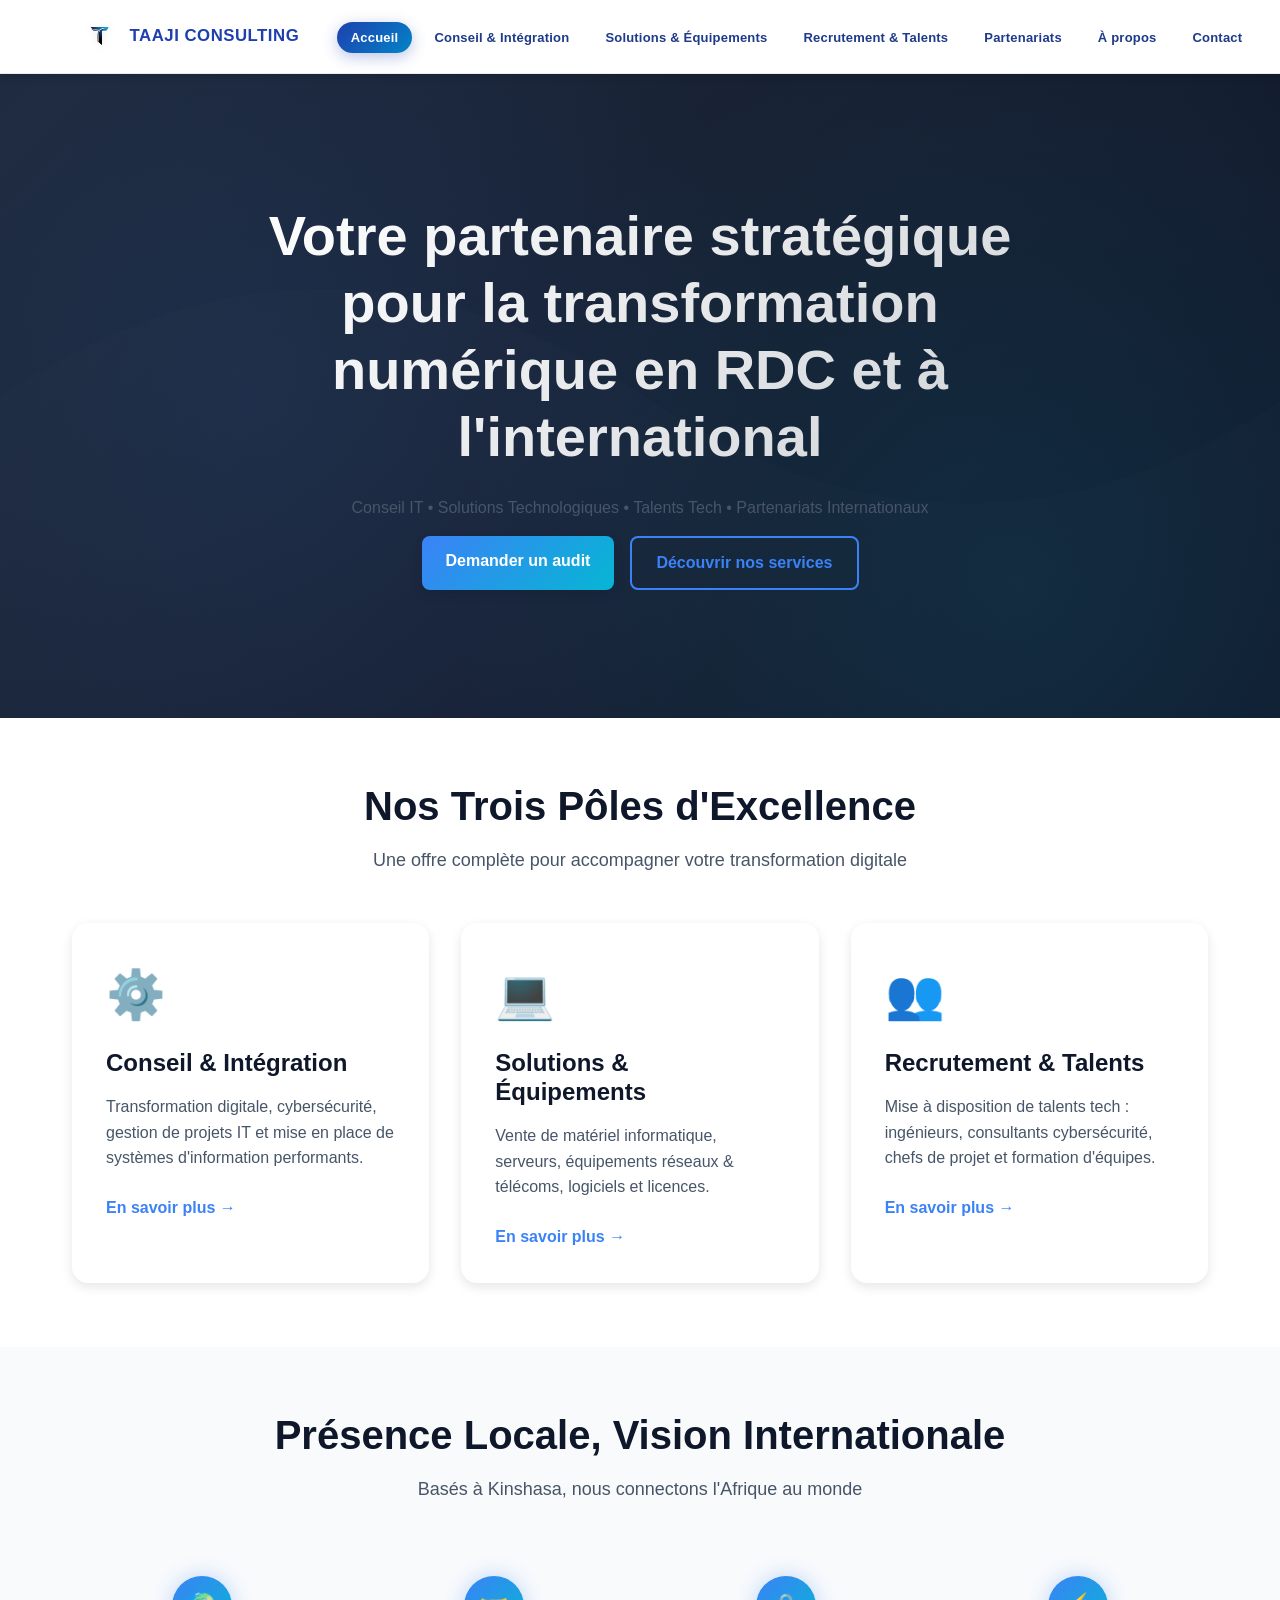
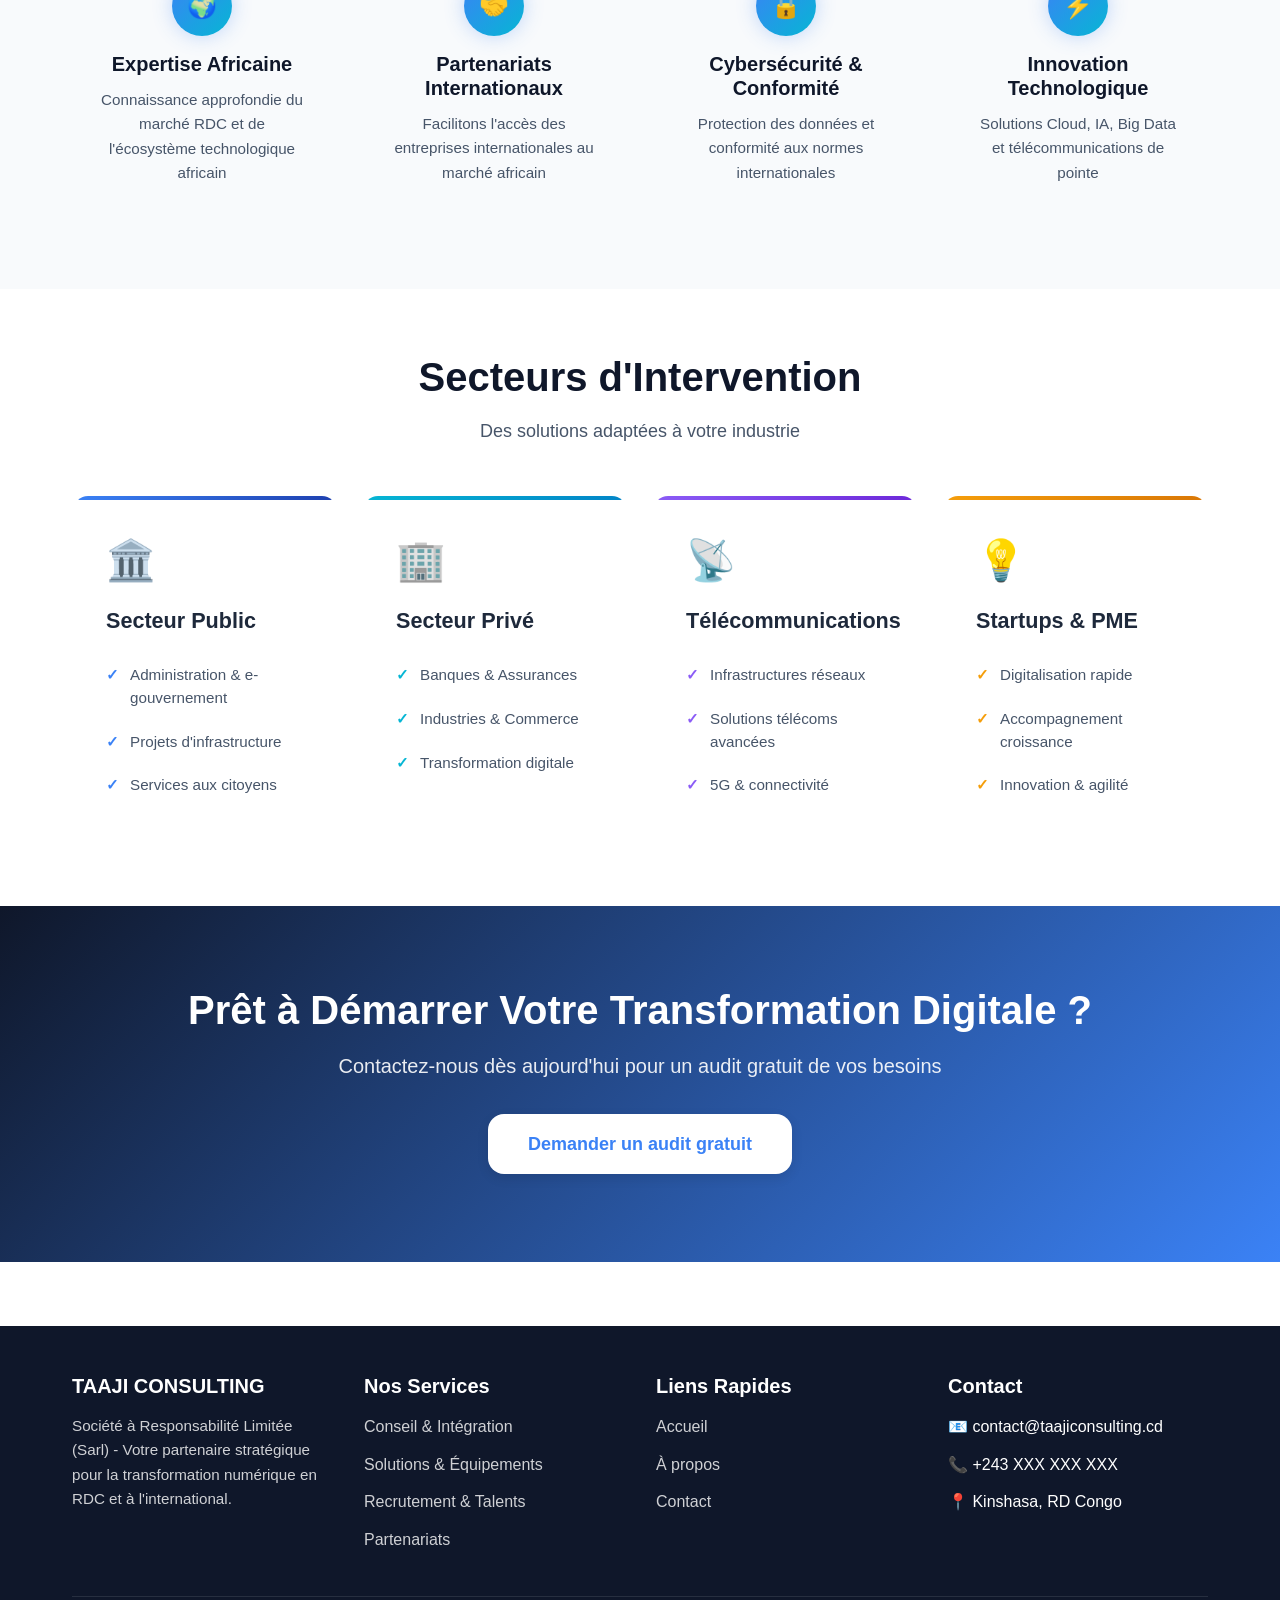
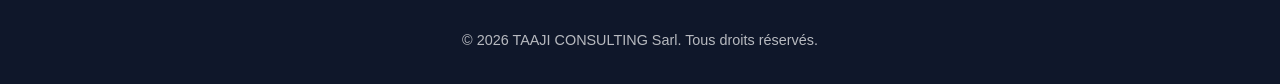
==== index.html @ 3330078f "🎉 Initial commit - TAAJI CONSULTING Website v1.0 - Site web institutionnel complet avec 7 pages HTML" ====
<!DOCTYPE html>
<html lang="fr">
<head>
    <meta charset="UTF-8">
    <meta name="viewport" content="width=device-width, initial-scale=1.0">
    <meta name="description" content="TAAJI CONSULTING - Votre partenaire stratégique pour la transformation numérique en RDC et à l'international">
    <meta name="keywords" content="transformation digitale RDC, conseil IT Kinshasa, cybersécurité, matériel informatique, recrutement tech, partenariats internationaux Afrique">
    <meta name="author" content="TAAJI CONSULTING">
    <title>TAAJI CONSULTING - Transformation Digitale & Solutions Technologiques en RDC</title>
    <link rel="stylesheet" href="css/style.css">
</head>
<body>
    <!-- Preloader -->
    <div id="preloader">
        <div class="preloader-content">
            <div class="preloader-logo">
                <img src="images/Taji-logo-removebg-preview.png" alt="TAAJI CONSULTING Logo">
            </div>
            <div class="preloader-spinner">
                <div class="spinner-ring"></div>
                <div class="spinner-ring"></div>
                <div class="spinner-ring"></div>
            </div>
        </div>
    </div>

    <header>
        <nav class="navbar">
            <div class="container">
                <div class="logo">
                    <a href="index.html">
                        <img src="images/Taji-logo-removebg-preview.png" alt="TAAJI CONSULTING Logo" class="logo-img">
                        <span class="logo-text">TAAJI CONSULTING</span>
                    </a>
                </div>
                <ul class="nav-links">
                    <li><a href="index.html" class="active">Accueil</a></li>
                    <li><a href="services.html">Conseil & Intégration</a></li>
                    <li><a href="solutions.html">Solutions & Équipements</a></li>
                    <li><a href="recrutement.html">Recrutement & Talents</a></li>
                    <li><a href="partenariats.html">Partenariats</a></li>
                    <li><a href="about.html">À propos</a></li>
                    <li><a href="contact.html">Contact</a></li>
                </ul>
                <div class="mobile-menu-toggle">
                    <span></span>
                    <span></span>
                    <span></span>
                </div>
            </div>
        </nav>
    </header>

    <main>
        <!-- Hero Section -->
        <section class="hero">
            <div class="hero-overlay"></div>
            <div class="container">
                <div class="hero-content">
                    <h2 class="hero-title">Votre partenaire stratégique pour la transformation numérique en RDC et à l'international</h2>
                    <p class="hero-subtitle">Conseil IT • Solutions Technologiques • Talents Tech • Partenariats Internationaux</p>
                    <div class="hero-buttons">
                        <a href="contact.html" class="btn btn-primary">Demander un audit</a>
                        <a href="services.html" class="btn btn-secondary">Découvrir nos services</a>
                    </div>
                </div>
            </div>
        </section>

        <!-- Services Preview Section -->
        <section class="services-preview section">
            <div class="container">
                <div class="section-header">
                    <h2>Nos Trois Pôles d'Excellence</h2>
                    <p>Une offre complète pour accompagner votre transformation digitale</p>
                </div>
                <div class="services-grid">
                    <div class="service-card">
                        <div class="service-icon">⚙️</div>
                        <h3>Conseil & Intégration</h3>
                        <p>Transformation digitale, cybersécurité, gestion de projets IT et mise en place de systèmes d'information performants.</p>
                        <a href="services.html" class="service-link">En savoir plus →</a>
                    </div>
                    <div class="service-card">
                        <div class="service-icon">💻</div>
                        <h3>Solutions & Équipements</h3>
                        <p>Vente de matériel informatique, serveurs, équipements réseaux & télécoms, logiciels et licences.</p>
                        <a href="solutions.html" class="service-link">En savoir plus →</a>
                    </div>
                    <div class="service-card">
                        <div class="service-icon">👥</div>
                        <h3>Recrutement & Talents</h3>
                        <p>Mise à disposition de talents tech : ingénieurs, consultants cybersécurité, chefs de projet et formation d'équipes.</p>
                        <a href="recrutement.html" class="service-link">En savoir plus →</a>
                    </div>
                </div>
            </div>
        </section>

        <!-- International Reach Section -->
        <section class="international-section section bg-light">
            <div class="container">
                <div class="section-header">
                    <h2>Présence Locale, Vision Internationale</h2>
                    <p>Basés à Kinshasa, nous connectons l'Afrique au monde</p>
                </div>
                <div class="features-grid">
                    <div class="feature-item">
                        <div class="feature-icon">🌍</div>
                        <h3>Expertise Africaine</h3>
                        <p>Connaissance approfondie du marché RDC et de l'écosystème technologique africain</p>
                    </div>
                    <div class="feature-item">
                        <div class="feature-icon">🤝</div>
                        <h3>Partenariats Internationaux</h3>
                        <p>Facilitons l'accès des entreprises internationales au marché africain</p>
                    </div>
                    <div class="feature-item">
                        <div class="feature-icon">🔒</div>
                        <h3>Cybersécurité & Conformité</h3>
                        <p>Protection des données et conformité aux normes internationales</p>
                    </div>
                    <div class="feature-item">
                        <div class="feature-icon">⚡</div>
                        <h3>Innovation Technologique</h3>
                        <p>Solutions Cloud, IA, Big Data et télécommunications de pointe</p>
                    </div>
                </div>
            </div>
        </section>

        <!-- Sectors Section -->
        <section class="sectors-section section">
            <div class="container">
                <div class="section-header">
                    <h2>Secteurs d'Intervention</h2>
                    <p>Des solutions adaptées à votre industrie</p>
                </div>
                <div class="sectors-grid">
                    <div class="sector-card sector-public">
                        <div class="sector-badge">🏛️</div>
                        <h3>Secteur Public</h3>
                        <ul class="sector-list">
                            <li>Administration & e-gouvernement</li>
                            <li>Projets d'infrastructure</li>
                            <li>Services aux citoyens</li>
                        </ul>
                    </div>
                    <div class="sector-card sector-private">
                        <div class="sector-badge">🏢</div>
                        <h3>Secteur Privé</h3>
                        <ul class="sector-list">
                            <li>Banques & Assurances</li>
                            <li>Industries & Commerce</li>
                            <li>Transformation digitale</li>
                        </ul>
                    </div>
                    <div class="sector-card sector-telecom">
                        <div class="sector-badge">📡</div>
                        <h3>Télécommunications</h3>
                        <ul class="sector-list">
                            <li>Infrastructures réseaux</li>
                            <li>Solutions télécoms avancées</li>
                            <li>5G & connectivité</li>
                        </ul>
                    </div>
                    <div class="sector-card sector-startup">
                        <div class="sector-badge">💡</div>
                        <h3>Startups & PME</h3>
                        <ul class="sector-list">
                            <li>Digitalisation rapide</li>
                            <li>Accompagnement croissance</li>
                            <li>Innovation & agilité</li>
                        </ul>
                    </div>
                </div>
            </div>
        </section>

        <!-- CTA Section -->
        <section class="cta-section section">
            <div class="container">
                <div class="cta-content">
                    <h2>Prêt à Démarrer Votre Transformation Digitale ?</h2>
                    <p>Contactez-nous dès aujourd'hui pour un audit gratuit de vos besoins</p>
                    <a href="contact.html" class="btn btn-large btn-white">Demander un audit gratuit</a>
                </div>
            </div>
        </section>
    </main>

    <footer class="footer">
        <div class="container">
            <div class="footer-content">
                <div class="footer-section">
                    <h3>TAAJI CONSULTING</h3>
                    <p>Société à Responsabilité Limitée (Sarl) - Votre partenaire stratégique pour la transformation numérique en RDC et à l'international.</p>
                </div>
                <div class="footer-section">
                    <h3>Nos Services</h3>
                    <ul>
                        <li><a href="services.html">Conseil & Intégration</a></li>
                        <li><a href="solutions.html">Solutions & Équipements</a></li>
                        <li><a href="recrutement.html">Recrutement & Talents</a></li>
                        <li><a href="partenariats.html">Partenariats</a></li>
                    </ul>
                </div>
                <div class="footer-section">
                    <h3>Liens Rapides</h3>
                    <ul>
                        <li><a href="index.html">Accueil</a></li>
                        <li><a href="about.html">À propos</a></li>
                        <li><a href="contact.html">Contact</a></li>
                        <!-- <li><a href="mentions-legales.html">Mentions Légales</a></li> -->
                    </ul>
                </div>
                <div class="footer-section">
                    <h3>Contact</h3>
                    <ul>
                        <li>📧 contact@taajiconsulting.cd</li>
                        <li>📞 +243 XXX XXX XXX</li>
                        <li>📍 Kinshasa, RD Congo</li>
                    </ul>
                </div>
            </div>
            <div class="footer-bottom">
                <p>&copy; 2026 TAAJI CONSULTING Sarl. Tous droits réservés.</p>
            </div>
        </div>
    </footer>

    <script src="js/script.js"></script>
    <script>
        // Preloader
        window.addEventListener('load', function() {
            const preloader = document.getElementById('preloader');
            setTimeout(function() {
                preloader.classList.add('fade-out');
                setTimeout(function() {
                    preloader.style.display = 'none';
                }, 500);
            }, 1500); // Afficher pendant 1.5 secondes
        });
    </script>
</body>
</html>
---- css/style.css ----
/* ========================================
   TAAJI CONSULTING - MODERN IT STYLESHEET
   ======================================== */

/* ========================================
   PRELOADER
   ======================================== */

#preloader {
    position: fixed;
    top: 0;
    left: 0;
    width: 100%;
    height: 100%;
    background: linear-gradient(135deg, #0f172a 0%, #1e293b 100%);
    display: flex;
    align-items: center;
    justify-content: center;
    z-index: 99999;
    transition: opacity 0.5s ease, visibility 0.5s ease;
}

#preloader.fade-out {
    opacity: 0;
    visibility: hidden;
}

.preloader-content {
    text-align: center;
    animation: fadeInUp 0.8s ease;
}

.preloader-logo {
    margin-bottom: 3rem;
    animation: pulse 2s ease-in-out infinite;
}

.preloader-logo img {
    width: 150px;
    height: auto;
    filter: drop-shadow(0 0 40px rgba(59, 130, 246, 0.8));
}

.preloader-spinner {
    position: relative;
    width: 100px;
    height: 100px;
    margin: 0 auto;
}

.spinner-ring {
    position: absolute;
    width: 100%;
    height: 100%;
    border: 3px solid transparent;
    border-top-color: #3b82f6;
    border-radius: 50%;
    animation: spin 1.5s cubic-bezier(0.68, -0.55, 0.265, 1.55) infinite;
}

.spinner-ring:nth-child(2) {
    border-top-color: #06b6d4;
    animation-delay: 0.3s;
    width: 70%;
    height: 70%;
    top: 15%;
    left: 15%;
}

.spinner-ring:nth-child(3) {
    border-top-color: #10b981;
    animation-delay: 0.6s;
    width: 40%;
    height: 40%;
    top: 30%;
    left: 30%;
}

.preloader-tagline {
    font-size: 0.95rem;
    color: #94a3b8;
    letter-spacing: 2px;
    text-transform: uppercase;
    animation: fadeIn 1s ease 0.5s both;
}

/* Animations */
@keyframes fadeInUp {
    from {
        opacity: 0;
        transform: translateY(30px);
    }
    to {
        opacity: 1;
        transform: translateY(0);
    }
}

@keyframes pulse {
    0%, 100% {
        transform: scale(1);
    }
    50% {
        transform: scale(1.05);
    }
}

@keyframes spin {
    0% {
        transform: rotate(0deg);
    }
    100% {
        transform: rotate(360deg);
    }
}

@keyframes shimmer {
    0%, 100% {
        background-position: 0% 50%;
    }
    50% {
        background-position: 100% 50%;
    }
}

@keyframes fadeIn {
    from {
        opacity: 0;
    }
    to {
        opacity: 1;
    }
}

/* ========================================
   RESET ET STYLES DE BASE
   ======================================== */

/* Reset et styles de base */
* {
    margin: 0;
    padding: 0;
    box-sizing: border-box;
}

:root {
    /* Palette IT/Tech moderne */
    --primary-color: #0f172a;        /* Bleu foncé presque noir */
    --secondary-color: #3b82f6;      /* Bleu tech vif */
    --accent-color: #06b6d4;         /* Cyan tech */
    --success-color: #10b981;        /* Vert tech */
    --warning-color: #f59e0b;        /* Orange warning */
    
    /* Couleurs de texte */
    --text-primary: #1e293b;
    --text-secondary: #475569;
    --text-light: #94a3b8;
    --text-white: #ffffff;
    
    /* Couleurs de fond */
    --bg-white: #ffffff;
    --bg-light: #f8fafc;
    --bg-gray: #f1f5f9;
    --bg-dark: #0f172a;
    --bg-gradient: linear-gradient(135deg, #667eea 0%, #764ba2 100%);
    
    /* Dégradés tech */
    --gradient-primary: linear-gradient(135deg, #3b82f6 0%, #06b6d4 100%);
    --gradient-dark: linear-gradient(135deg, #1e293b 0%, #0f172a 100%);
    
    /* Ombres tech */
    --shadow-sm: 0 1px 3px rgba(0, 0, 0, 0.08);
    --shadow-md: 0 4px 12px rgba(0, 0, 0, 0.1);
    --shadow-lg: 0 10px 30px rgba(0, 0, 0, 0.15);
    --shadow-xl: 0 20px 40px rgba(0, 0, 0, 0.2);
    --shadow-glow: 0 0 20px rgba(59, 130, 246, 0.3);
    
    /* Espacements */
    --spacing-xs: 0.5rem;
    --spacing-sm: 1rem;
    --spacing-md: 2rem;
    --spacing-lg: 4rem;
    --spacing-xl: 6rem;
    
    /* Bordures */
    --border-radius-sm: 0.375rem;
    --border-radius-md: 0.5rem;
    --border-radius-lg: 1rem;
    --border-radius-xl: 1.5rem;
    
    /* Transitions */
    --transition-fast: 0.2s cubic-bezier(0.4, 0, 0.2, 1);
    --transition-normal: 0.3s cubic-bezier(0.4, 0, 0.2, 1);
    --transition-slow: 0.5s cubic-bezier(0.4, 0, 0.2, 1);
}

/* Typographie de base */
body {
    font-family: 'Inter', -apple-system, BlinkMacSystemFont, 'Segoe UI', Roboto, 'Helvetica Neue', Arial, sans-serif;
    line-height: 1.6;
    color: var(--text-primary);
    background-color: var(--bg-white);
    overflow-x: hidden;
}

h1, h2, h3, h4, h5, h6 {
    font-weight: 700;
    line-height: 1.2;
    margin-bottom: 1rem;
    color: var(--primary-color);
}

h1 { font-size: 2.5rem; }
h2 { font-size: 2rem; }
h3 { font-size: 1.5rem; }
h4 { font-size: 1.25rem; }
h5 { font-size: 1.125rem; }
h6 { font-size: 1rem; }

p {
    margin-bottom: 1rem;
    color: var(--text-secondary);
}

a {
    color: var(--secondary-color);
    text-decoration: none;
    transition: var(--transition-fast);
}

a:hover {
    color: var(--primary-color);
}

ul {
    list-style: none;
}

img {
    max-width: 100%;
    height: auto;
    display: block;
}

/* Container */
.container {
    max-width: 1200px;
    margin: 0 auto;
    padding: 0 2rem;
}

.section {
    padding: var(--spacing-lg) 0;
}

.section-header {
    text-align: center;
    margin-bottom: var(--spacing-md);
}

.section-header h2 {
    font-size: 2.5rem;
    margin-bottom: 1rem;
}

.section-header p {
    font-size: 1.125rem;
    color: var(--text-secondary);
}

/* Backgrounds */
.bg-light {
    background-color: var(--bg-light);
}

.bg-dark {
    background-color: var(--bg-dark);
    color: var(--bg-white);
}

/* ========================================
   NAVIGATION - Style IT Moderne
   ======================================== */

header {
    background: rgba(255, 255, 255, 0.98);
    backdrop-filter: blur(12px);
    -webkit-backdrop-filter: blur(12px);
    box-shadow: 0 2px 20px rgba(0, 0, 0, 0.04);
    position: sticky;
    top: 0;
    z-index: 1000;
    border-bottom: 1px solid rgba(30, 64, 175, 0.1);
    transition: all var(--transition-normal);
}

.navbar {
    padding: 0.75rem 0;
}

.navbar .container {
    display: flex;
    justify-content: space-between;
    align-items: center;
    gap: 4rem;
}

.logo {
    display: flex;
    align-items: center;
    gap: 0.75rem;
}

.logo a {
    display: flex;
    align-items: center;
    gap: 0.75rem;
    text-decoration: none;
    padding: 0.4rem 0.6rem;
    border-radius: var(--border-radius-lg);
    transition: all var(--transition-fast);
}

.logo a:hover {
    background: rgba(59, 130, 246, 0.05);
    transform: translateX(2px);
}

.logo-img {
    height: 36px;
    width: auto;
    object-fit: contain;
    transition: var(--transition-fast);
    filter: drop-shadow(0 2px 4px rgba(0, 0, 0, 0.1));
}

.logo-text {
    font-size: 1.05rem;
    color: #1e40af;
    font-weight: 700;
    letter-spacing: 0.5px;
    transition: var(--transition-fast);
    white-space: nowrap;
}

.logo a:hover .logo-img {
    transform: scale(1.05);
}

.logo h1 {
    font-size: 1rem;
    color: var(--primary-color);
    font-weight: 800;
    letter-spacing: -0.5px;
}

.nav-links {
    display: flex;
    gap: 0.5rem;
    align-items: center;
    flex-wrap: nowrap;
}

.nav-links a {
    color: #1e3a8a;
    font-weight: 600;
    font-size: 0.813rem;
    padding: 0.5rem 0.875rem;
    position: relative;
    transition: all var(--transition-fast);
    border-radius: var(--border-radius-lg);
    letter-spacing: 0.2px;
    white-space: nowrap;
}

.nav-links a::before {
    content: '';
    position: absolute;
    inset: 0;
    background: linear-gradient(135deg, #1e40af 0%, #0284c7 100%);
    opacity: 0;
    border-radius: var(--border-radius-lg);
    transition: all var(--transition-fast);
    z-index: -1;
    box-shadow: 0 4px 15px rgba(30, 64, 175, 0);
}

.nav-links a::after {
    content: '';
    position: absolute;
    bottom: 0;
    left: 50%;
    width: 0;
    height: 2px;
    background: linear-gradient(90deg, #1e40af, #0284c7);
    transition: all var(--transition-fast);
    transform: translateX(-50%);
}

.nav-links a:hover,
.nav-links a.active {
    color: var(--bg-white);
    transform: translateY(-2px);
}

.nav-links a:hover::before,
.nav-links a.active::before {
    opacity: 1;
    box-shadow: 0 4px 15px rgba(30, 64, 175, 0.3);
}

.nav-links a:hover::after {
    width: 80%;
}

.mobile-menu-toggle {
    display: none;
    flex-direction: column;
    gap: 4px;
    cursor: pointer;
}

.mobile-menu-toggle span {
    width: 25px;
    height: 3px;
    background-color: var(--primary-color);
    transition: var(--transition-fast);
}

/* ========================================
   BUTTONS
   ======================================== */

.btn {
    display: inline-block;
    padding: 0.75rem 1.5rem;
    font-weight: 600;
    border-radius: var(--border-radius-md);
    border: none;
    cursor: pointer;
    text-align: center;
    transition: all var(--transition-normal);
    font-size: 1rem;
    position: relative;
    overflow: hidden;
    z-index: 1;
}

.btn::before {
    content: '';
    position: absolute;
    top: 0;
    left: -100%;
    width: 100%;
    height: 100%;
    background: linear-gradient(90deg, transparent, rgba(255,255,255,0.2), transparent);
    transition: left 0.5s;
    z-index: -1;
}

.btn:hover::before {
    left: 100%;
}

.btn-primary {
    background: var(--gradient-primary);
    color: var(--bg-white);
    box-shadow: var(--shadow-md);
}

.btn-primary:hover {
    transform: translateY(-2px);
    box-shadow: var(--shadow-glow);
}

.btn-secondary {
    background-color: transparent;
    color: var(--secondary-color);
    border: 2px solid var(--secondary-color);
    box-shadow: 0 0 0 rgba(59, 130, 246, 0);
    transition: all var(--transition-normal);
}

.btn-secondary:hover {
    background: var(--gradient-primary);
    color: var(--bg-white);
    border-color: transparent;
    box-shadow: var(--shadow-glow);
    transform: translateY(-2px);
}

.btn-white {
    background-color: var(--bg-white);
    color: var(--secondary-color);
    box-shadow: var(--shadow-md);
}

.btn-white:hover {
    background: var(--gradient-primary);
    color: var(--bg-white);
    transform: translateY(-2px);
    box-shadow: var(--shadow-glow);
}

.btn-large {
    padding: 1rem 2.5rem;
    font-size: 1.125rem;
    border-radius: var(--border-radius-lg);
}

/* ========================================
   HERO SECTION
   ======================================== */

.hero {
    position: relative;
    background: var(--gradient-dark);
    color: var(--bg-white);
    padding: 8rem 2rem;
    text-align: center;
    overflow: hidden;
}

.hero::before {
    content: '';
    position: absolute;
    top: 0;
    left: 0;
    right: 0;
    bottom: 0;
    background: 
        radial-gradient(circle at 20% 50%, rgba(59, 130, 246, 0.1) 0%, transparent 50%),
        radial-gradient(circle at 80% 80%, rgba(6, 182, 212, 0.1) 0%, transparent 50%);
    pointer-events: none;
}

.hero-overlay {
    position: absolute;
    top: 0;
    left: 0;
    width: 100%;
    height: 100%;
    background: url('data:image/svg+xml;utf8,<svg xmlns="http://www.w3.org/2000/svg" viewBox="0 0 1200 600"><path d="M0,300 Q300,100 600,300 T1200,300 L1200,600 L0,600 Z" fill="rgba(255,255,255,0.02)"/></svg>');
    background-size: cover;
    opacity: 0.5;
}

.hero-content {
    position: relative;
    z-index: 1;
    max-width: 800px;
    margin: 0 auto;
}

.hero-title {
    font-size: 3.5rem;
    font-weight: 700;
    margin-bottom: 1.5rem;
    background: linear-gradient(135deg, #fff 0%, rgba(255,255,255,0.8) 100%);
    -webkit-background-clip: text;
    -webkit-text-fill-color: transparent;
    background-clip: text;
}
    font-weight: 800;
    color: var(--bg-white);
    margin-bottom: 1.5rem;
    line-height: 1.1;
}

.hero-subtitle {
    font-size: 1.5rem;
    color: rgba(255, 255, 255, 0.9);
    margin-bottom: 2rem;
}

.hero-buttons {
    display: flex;
    gap: 1rem;
    justify-content: center;
    flex-wrap: wrap;
}

/* ========================================
   SERVICES SECTION
   ======================================== */

.services-grid {
    display: grid;
    grid-template-columns: repeat(auto-fit, minmax(300px, 1fr));
    gap: 2rem;
    margin-top: 3rem;
}

.service-card {
    background: var(--bg-white);
    padding: 2rem;
    border-radius: var(--border-radius-lg);
    box-shadow: var(--shadow-md);
    transition: all var(--transition-normal);
    border: 2px solid transparent;
    position: relative;
    overflow: hidden;
}

.service-card::before {
    content: '';
    position: absolute;
    top: 0;
    left: 0;
    right: 0;
    bottom: 0;
    background: var(--gradient-primary);
    opacity: 0;
    transition: opacity var(--transition-normal);
    z-index: 0;
}

.service-card:hover::before {
    opacity: 0.03;
}

.service-card:hover {
    transform: translateY(-8px);
    box-shadow: var(--shadow-glow);
    border-color: var(--secondary-color);
}

.service-card > * {
    position: relative;
    z-index: 1;
}

.service-icon {
    font-size: 3rem;
    margin-bottom: 1rem;
}

.service-card h3 {
    color: var(--primary-color);
    margin-bottom: 1rem;
    font-size: 1.5rem;
}

.service-card p {
    color: var(--text-secondary);
    margin-bottom: 1.5rem;
}

.service-link {
    color: var(--secondary-color);
    font-weight: 600;
    display: inline-flex;
    align-items: center;
    gap: 0.5rem;
}

.service-link:hover {
    gap: 0.75rem;
}

/* ========================================
   FEATURES & WHY CHOOSE US
   ======================================== */

.features-grid {
    display: grid;
    grid-template-columns: repeat(auto-fit, minmax(250px, 1fr));
    gap: 2rem;
    margin-top: 3rem;
}

.feature-item {
    text-align: center;
    padding: 1.5rem;
}

.feature-icon {
    width: 60px;
    height: 60px;
    background: var(--gradient-primary);
    color: var(--bg-white);
    border-radius: 50%;
    display: flex;
    align-items: center;
    justify-content: center;
    font-size: 1.5rem;
    font-weight: bold;
    margin: 0 auto 1rem;
    box-shadow: var(--shadow-glow);
    transition: transform var(--transition-normal);
}

.feature-item:hover .feature-icon {
    transform: scale(1.1) rotate(5deg);
}

.feature-item h3 {
    font-size: 1.25rem;
    margin-bottom: 0.75rem;
}

.feature-item p {
    font-size: 0.95rem;
}

/* ========================================
   SECTORS SECTION - Modern Cards
   ======================================== */

.sectors-grid {
    display: grid;
    grid-template-columns: repeat(4, 1fr);
    gap: 1.5rem;
    margin-top: 3rem;
}

.sector-card {
    background: var(--bg-white);
    border-radius: 16px;
    padding: 2rem;
    position: relative;
    overflow: hidden;
    transition: all var(--transition-normal);
    border: 2px solid transparent;
}

.sector-card::before {
    content: '';
    position: absolute;
    top: 0;
    left: 0;
    right: 0;
    height: 4px;
    transition: height var(--transition-normal);
}

.sector-public::before {
    background: linear-gradient(135deg, #3b82f6 0%, #1e40af 100%);
}

.sector-private::before {
    background: linear-gradient(135deg, #06b6d4 0%, #0284c7 100%);
}

.sector-telecom::before {
    background: linear-gradient(135deg, #8b5cf6 0%, #6d28d9 100%);
}

.sector-startup::before {
    background: linear-gradient(135deg, #f59e0b 0%, #d97706 100%);
}

.sector-card:hover {
    transform: translateY(-8px);
    box-shadow: 0 20px 40px rgba(0, 0, 0, 0.15);
}

.sector-card:hover::before {
    height: 100%;
    opacity: 0.05;
}

.sector-public:hover {
    border-color: #3b82f6;
}

.sector-private:hover {
    border-color: #06b6d4;
}

.sector-telecom:hover {
    border-color: #8b5cf6;
}

.sector-startup:hover {
    border-color: #f59e0b;
}

.sector-badge {
    font-size: 2.5rem;
    margin-bottom: 1rem;
    display: inline-block;
    transition: transform var(--transition-normal);
}

.sector-card:hover .sector-badge {
    transform: scale(1.2) rotate(-5deg);
}

.sector-card h3 {
    font-size: 1.35rem;
    margin-bottom: 1.25rem;
    color: var(--text-primary);
    font-weight: 600;
}

.sector-list {
    list-style: none;
    padding: 0;
    margin: 0;
}

.sector-list li {
    padding: 0.65rem 0;
    color: var(--text-secondary);
    font-size: 0.95rem;
    position: relative;
    padding-left: 1.5rem;
    line-height: 1.5;
}

.sector-list li::before {
    content: '✓';
    position: absolute;
    left: 0;
    font-weight: bold;
    transition: transform var(--transition-normal);
}

.sector-public .sector-list li::before {
    color: #3b82f6;
}

.sector-private .sector-list li::before {
    color: #06b6d4;
}

.sector-telecom .sector-list li::before {
    color: #8b5cf6;
}

.sector-startup .sector-list li::before {
    color: #f59e0b;
}

.sector-card:hover .sector-list li::before {
    transform: scale(1.3);
}

/* ========================================
   CTA SECTION
   ======================================== */

.cta-section {
    background: linear-gradient(135deg, var(--primary-color) 0%, var(--secondary-color) 100%);
    color: var(--bg-white);
    text-align: center;
    padding: 5rem 2rem;
}

.cta-content h2 {
    color: var(--bg-white);
    font-size: 2.5rem;
    margin-bottom: 1rem;
}

.cta-content p {
    color: rgba(255, 255, 255, 0.9);
    font-size: 1.25rem;
    margin-bottom: 2rem;
}

/* ========================================
   PAGE HEADER
   ======================================== */

.page-header {
    background: linear-gradient(135deg, var(--primary-color) 0%, var(--secondary-color) 100%);
    color: var(--bg-white);
    padding: 5rem 2rem;
    text-align: center;
}

.page-header h1 {
    color: var(--bg-white);
    font-size: 3rem;
    margin-bottom: 1rem;
}

.page-header p {
    color: rgba(255, 255, 255, 0.9);
    font-size: 1.25rem;
}

/* ========================================
   SERVICES DETAIL PAGE
   ======================================== */

.services-detail {
    max-width: 1000px;
    margin: 0 auto;
}

.service-detail-item {
    background: var(--bg-white);
    padding: 3rem;
    margin-bottom: 2rem;
    border-radius: 12px;
    box-shadow: var(--shadow-md);
}

.service-icon-large {
    font-size: 4rem;
    margin-bottom: 1.5rem;
}

.service-detail-item h2 {
    font-size: 2rem;
    margin-bottom: 1rem;
}

.service-intro {
    font-size: 1.125rem;
    color: var(--text-secondary);
    margin-bottom: 2rem;
    line-height: 1.8;
}

.service-features h3 {
    font-size: 1.25rem;
    margin-bottom: 1rem;
    color: var(--primary-color);
}

.service-features ul {
    list-style: none;
    padding-left: 0;
}

.service-features li {
    padding: 0.75rem 0;
    padding-left: 2rem;
    position: relative;
    color: var(--text-secondary);
    line-height: 1.6;
}

.service-features li::before {
    content: '✓';
    position: absolute;
    left: 0;
    color: var(--success-color);
    font-weight: bold;
    font-size: 1.25rem;
}

/* ========================================
   METHODOLOGY
   ======================================== */

.methodology-grid {
    display: grid;
    grid-template-columns: repeat(auto-fit, minmax(250px, 1fr));
    gap: 2rem;
    margin-top: 3rem;
}

.methodology-step {
    text-align: center;
    padding: 2rem;
    background: var(--bg-white);
    border-radius: var(--border-radius-lg);
    box-shadow: var(--shadow-md);
    transition: all var(--transition-normal);
    border: 2px solid transparent;
}

.methodology-step:hover {
    transform: translateY(-5px);
    box-shadow: var(--shadow-glow);
    border-color: var(--secondary-color);
}

.step-number {
    width: 60px;
    height: 60px;
    background: var(--gradient-primary);
    color: var(--bg-white);
    border-radius: 50%;
    display: flex;
    align-items: center;
    justify-content: center;
    font-size: 1.5rem;
    font-weight: bold;
    margin: 0 auto 1.5rem;
    box-shadow: var(--shadow-glow);
}

.methodology-step h3 {
    font-size: 1.25rem;
    margin-bottom: 1rem;
}

.methodology-step p {
    font-size: 0.95rem;
}

/* ========================================
   SOLUTIONS PAGE - Intro & Products
   ======================================== */

.solutions-intro {
    background: linear-gradient(135deg, #f8fafc 0%, #ffffff 100%);
}

.intro-content-modern {
    max-width: 900px;
    margin: 0 auto;
    text-align: center;
}

.intro-badge {
    display: inline-flex;
    align-items: center;
    gap: 0.5rem;
    background: linear-gradient(135deg, #3b82f6 0%, #06b6d4 100%);
    color: white;
    padding: 0.75rem 1.5rem;
    border-radius: 50px;
    margin-bottom: 2rem;
    font-weight: 600;
    box-shadow: 0 4px 12px rgba(59, 130, 246, 0.3);
    animation: fadeInDown 0.6s ease;
}

.badge-icon {
    font-size: 1.25rem;
}

.badge-text {
    font-size: 0.95rem;
    letter-spacing: 0.5px;
}

.intro-content-modern h2 {
    font-size: 2.5rem;
    margin-bottom: 1.5rem;
    color: var(--primary-color);
}

.intro-content-modern .lead {
    font-size: 1.25rem;
    line-height: 1.8;
    color: var(--text-secondary);
    margin-bottom: 3rem;
}

.intro-features {
    display: grid;
    grid-template-columns: repeat(3, 1fr);
    gap: 2rem;
    margin-bottom: 3rem;
    text-align: left;
}

.intro-feature-item {
    display: flex;
    align-items: flex-start;
    gap: 1rem;
    background: var(--bg-white);
    padding: 1.5rem;
    border-radius: var(--border-radius-lg);
    box-shadow: var(--shadow-sm);
    transition: all var(--transition-normal);
    border: 2px solid transparent;
}

.intro-feature-item:hover {
    transform: translateY(-5px);
    box-shadow: var(--shadow-lg);
    border-color: var(--secondary-color);
}

.intro-feature-icon {
    width: 40px;
    height: 40px;
    background: var(--gradient-primary);
    color: white;
    border-radius: 50%;
    display: flex;
    align-items: center;
    justify-content: center;
    font-size: 1.25rem;
    font-weight: bold;
    flex-shrink: 0;
    box-shadow: 0 4px 8px rgba(59, 130, 246, 0.3);
}

.intro-feature-text {
    display: flex;
    flex-direction: column;
    gap: 0.25rem;
}

.intro-feature-text strong {
    color: var(--text-primary);
    font-size: 1.1rem;
    font-weight: 600;
}

.intro-feature-text span {
    color: var(--text-secondary);
    font-size: 0.95rem;
    line-height: 1.5;
}

.intro-cta {
    display: flex;
    gap: 1rem;
    justify-content: center;
    flex-wrap: wrap;
}

@keyframes fadeInDown {
    from {
        opacity: 0;
        transform: translateY(-20px);
    }
    to {
        opacity: 1;
        transform: translateY(0);
    }
}

/* Catalog Header Modern */
.catalog-header-modern {
    text-align: center;
    max-width: 800px;
    margin: 0 auto 4rem;
}

.catalog-badge {
    display: inline-flex;
    align-items: center;
    gap: 0.5rem;
    background: linear-gradient(135deg, #8b5cf6 0%, #6d28d9 100%);
    color: white;
    padding: 0.75rem 1.5rem;
    border-radius: 50px;
    margin-bottom: 1.5rem;
    font-weight: 600;
    box-shadow: 0 4px 12px rgba(139, 92, 246, 0.3);
    animation: fadeInDown 0.6s ease;
}

.catalog-badge .badge-icon {
    font-size: 1.25rem;
}

.catalog-badge .badge-text {
    font-size: 0.95rem;
    letter-spacing: 0.5px;
}

.catalog-header-modern h2 {
    font-size: 2.5rem;
    margin-bottom: 1rem;
    color: var(--primary-color);
}

.catalog-subtitle {
    font-size: 1.15rem;
    color: var(--text-secondary);
    line-height: 1.6;
}

/* Products Categories */

.product-category {
    margin-bottom: 4rem;
}

.category-header {
    display: flex;
    align-items: center;
    gap: 2rem;
    margin-bottom: 2.5rem;
    padding: 2rem;
    background: var(--bg-white);
    border-radius: var(--border-radius-lg);
    box-shadow: var(--shadow-md);
    border-left: 5px solid var(--secondary-color);
}

.category-icon-large {
    font-size: 4rem;
    flex-shrink: 0;
    filter: drop-shadow(0 4px 8px rgba(59, 130, 246, 0.3));
}

.category-info h3 {
    font-size: 1.75rem;
    margin-bottom: 0.5rem;
    color: var(--primary-color);
}

.category-info p {
    color: var(--text-secondary);
    font-size: 1rem;
    margin: 0;
}

.products-grid {
    display: grid;
    grid-template-columns: repeat(auto-fit, minmax(300px, 1fr));
    gap: 2rem;
}

.product-item {
    background: var(--bg-white);
    padding: 2rem;
    border-radius: var(--border-radius-lg);
    box-shadow: var(--shadow-sm);
    transition: all var(--transition-normal);
    border: 2px solid transparent;
}

.product-item:hover {
    transform: translateY(-5px);
    box-shadow: var(--shadow-lg);
    border-color: var(--secondary-color);
}

.product-icon {
    font-size: 2.5rem;
    margin-bottom: 1rem;
    display: inline-block;
    transition: transform var(--transition-normal);
}

.product-item:hover .product-icon {
    transform: scale(1.15) rotate(-5deg);
}

.product-item h4 {
    font-size: 1.25rem;
    margin-bottom: 1rem;
    color: var(--text-primary);
}

.product-item ul {
    list-style: none;
    padding: 0;
    margin: 0;
}

.product-item ul li {
    padding: 0.5rem 0;
    padding-left: 1.5rem;
    position: relative;
    color: var(--text-secondary);
    font-size: 0.95rem;
    line-height: 1.6;
}

.product-item ul li::before {
    content: '✓';
    position: absolute;
    left: 0;
    color: var(--secondary-color);
    font-weight: bold;
}

/* Services Grid - 3 columns */
.services-grid-4 {
    display: grid;
    grid-template-columns: repeat(3, 1fr);
    gap: 2rem;
    margin-top: 3rem;
}

.service-card-modern {
    background: var(--bg-white);
    padding: 2.5rem 2rem;
    border-radius: var(--border-radius-lg);
    text-align: center;
    transition: all var(--transition-normal);
    box-shadow: var(--shadow-md);
    border: 2px solid transparent;
    position: relative;
    overflow: hidden;
}

.service-card-modern::before {
    content: '';
    position: absolute;
    top: 0;
    left: 0;
    right: 0;
    height: 4px;
    background: var(--gradient-primary);
    transform: scaleX(0);
    transition: transform var(--transition-normal);
}

.service-card-modern:hover::before {
    transform: scaleX(1);
}

.service-card-modern:hover {
    transform: translateY(-8px);
    box-shadow: var(--shadow-glow);
    border-color: var(--secondary-color);
}

.service-icon-modern {
    font-size: 3rem;
    margin-bottom: 1.5rem;
    display: inline-block;
    transition: all var(--transition-normal);
}

.service-card-modern:hover .service-icon-modern {
    transform: scale(1.2) rotate(5deg);
}

.service-card-modern h3 {
    font-size: 1.25rem;
    margin-bottom: 1rem;
    color: var(--text-primary);
}

.service-card-modern p {
    font-size: 0.95rem;
    color: var(--text-secondary);
    line-height: 1.6;
}

/* ========================================
   ABOUT PAGE
   ======================================== */

.about-intro {
    max-width: 800px;
    margin: 0 auto;
    text-align: center;
}

.lead {
    font-size: 1.25rem;
    color: var(--text-primary);
    font-weight: 500;
    margin-bottom: 2rem;
}

.mvv-grid {
    display: grid;
    grid-template-columns: repeat(auto-fit, minmax(300px, 1fr));
    gap: 2rem;
    margin-top: 3rem;
}

.mvv-card {
    background: var(--bg-white);
    padding: 2.5rem;
    border-radius: 12px;
    box-shadow: var(--shadow-md);
    text-align: center;
}

.mvv-icon {
    font-size: 3.5rem;
    margin-bottom: 1.5rem;
}

.mvv-card h2 {
    font-size: 1.75rem;
    margin-bottom: 1.5rem;
}

.values-list {
    text-align: left;
    margin-top: 1rem;
}

.values-list li {
    padding: 0.75rem 0;
    color: var(--text-secondary);
}

.values-list strong {
    color: var(--primary-color);
}

.approach-grid {
    display: grid;
    grid-template-columns: repeat(auto-fit, minmax(300px, 1fr));
    gap: 2rem;
    margin-top: 3rem;
}

.approach-item {
    background: var(--bg-white);
    padding: 2rem;
    border-radius: 12px;
    box-shadow: var(--shadow-sm);
    border-left: 4px solid var(--secondary-color);
}

.approach-item h3 {
    font-size: 1.25rem;
    margin-bottom: 1rem;
}

.legal-content {
    display: grid;
    grid-template-columns: repeat(auto-fit, minmax(300px, 1fr));
    gap: 2rem;
    margin-top: 2rem;
}

.legal-item {
    background: var(--bg-white);
    padding: 1.5rem;
    border-radius: 8px;
    box-shadow: var(--shadow-sm);
}

.legal-item h3 {
    font-size: 1rem;
    color: var(--text-secondary);
    margin-bottom: 0.5rem;
    font-weight: 600;
}

.legal-item p {
    color: var(--text-primary);
    font-weight: 600;
}

/* CEO Message Section */
.ceo-message-section {
    background: linear-gradient(135deg, #f8fafc 0%, #e0f2fe 100%);
}

.ceo-message-content {
    max-width: 1100px;
    margin: 0 auto;
    background: var(--bg-white);
    padding: 3rem;
    border-radius: var(--border-radius-lg);
    box-shadow: var(--shadow-lg);
    border-left: 4px solid #1e40af;
}

.ceo-message-wrapper {
    display: flex;
    gap: 3rem;
    align-items: flex-start;
}

.ceo-text-content {
    flex: 1;
}

.ceo-photo-sidebar {
    flex-shrink: 0;
    width: 200px;
    text-align: center;
}

.ceo-photo {
    width: 180px;
    height: 180px;
    border-radius: var(--border-radius-lg);
    object-fit: cover;
    border: 3px solid #1e40af;
    box-shadow: 0 8px 20px rgba(30, 64, 175, 0.15);
    margin-bottom: 1rem;
}

.ceo-photo-sidebar .ceo-experience {
    font-size: 0.85rem;
    color: var(--text-secondary);
    font-style: italic;
    font-weight: 500;
}

.section-subtitle {
    font-size: 1.25rem;
    color: #1e40af;
    font-weight: 600;
    font-style: italic;
}

.ceo-intro .greeting {
    font-size: 1.5rem;
    font-weight: 700;
    color: #1e40af;
    margin-bottom: 2rem;
}

.message-body {
    line-height: 1.8;
    font-size: 1.05rem;
}

.message-body p {
    margin-bottom: 1.5rem;
    color: var(--text-secondary);
}

.message-body strong {
    color: var(--text-primary);
    font-weight: 600;
}

.closing-statement {
    font-size: 1.15rem;
    font-weight: 600;
    color: #1e40af;
    font-style: italic;
    margin-top: 2rem;
    padding-top: 2rem;
    border-top: 2px solid #e0f2fe;
}

.ceo-signature {
    margin-top: 2.5rem;
    padding-top: 2rem;
    border-top: 1px solid var(--border-color);
}

.ceo-signature .ceo-name {
    font-size: 1.25rem;
    color: var(--text-primary);
    margin-bottom: 0.25rem;
}

.ceo-signature .ceo-title {
    font-size: 0.95rem;
    color: var(--text-secondary);
    font-style: italic;
}

/* ========================================
   CONTACT PAGE
   ======================================== */

.contact-wrapper {
    display: grid;
    grid-template-columns: 1fr 1fr;
    gap: 3rem;
    margin-top: 3rem;
}

.contact-form-container,
.contact-info-container {
    background: var(--bg-white);
    padding: 2.5rem;
    border-radius: 12px;
    box-shadow: var(--shadow-md);
}

.contact-form-container h2,
.contact-info-container h2 {
    color: var(--primary-color);
    margin-bottom: 1.5rem;
}

.form-description {
    color: var(--text-secondary);
    margin-bottom: 2rem;
}

.form-row {
    display: grid;
    grid-template-columns: 1fr 1fr;
    gap: 1rem;
}

.form-group {
    margin-bottom: 1.5rem;
}

.form-group label {
    display: block;
    margin-bottom: 0.5rem;
    font-weight: 600;
    color: var(--text-primary);
    font-size: 0.95rem;
}

.form-group input,
.form-group select,
.form-group textarea {
    width: 100%;
    padding: 0.75rem;
    border: 2px solid #e5e7eb;
    border-radius: 8px;
    font-size: 1rem;
    font-family: inherit;
    transition: var(--transition-fast);
}

.form-group input:focus,
.form-group select:focus,
.form-group textarea:focus {
    outline: none;
    border-color: var(--secondary-color);
    box-shadow: 0 0 0 3px rgba(37, 99, 235, 0.1);
}

.form-group textarea {
    resize: vertical;
}

.checkbox-label {
    display: flex;
    align-items: flex-start;
    gap: 0.75rem;
    cursor: pointer;
}

.checkbox-label input[type="checkbox"] {
    width: auto;
    margin-top: 0.25rem;
    cursor: pointer;
}

.checkbox-label span {
    font-size: 0.9rem;
    color: var(--text-secondary);
}

/* Quote Form Modern Styles */
.quote-header-modern {
    text-align: center;
    max-width: 700px;
    margin: 0 auto 3rem;
}

.quote-header-modern h2 {
    font-size: 2.25rem;
    margin-bottom: 1rem;
    color: var(--primary-color);
}

.quote-header-modern p {
    font-size: 1.1rem;
    color: var(--text-secondary);
}

.quote-form-modern {
    max-width: 900px;
    margin: 0 auto;
    background: var(--bg-white);
    padding: 3rem;
    border-radius: var(--border-radius-xl);
    box-shadow: var(--shadow-lg);
}

.form-section {
    margin-bottom: 3rem;
    padding-bottom: 2rem;
    border-bottom: 2px solid var(--bg-light);
}

.form-section:last-of-type {
    border-bottom: none;
}

.form-section-title {
    font-size: 1.35rem;
    color: var(--text-primary);
    margin-bottom: 1.5rem;
    display: flex;
    align-items: center;
    gap: 0.5rem;
}

.form-consent {
    background: var(--bg-light);
    padding: 1.5rem;
    border-radius: var(--border-radius-md);
    margin-bottom: 2rem;
}

.checkbox-label-modern {
    display: flex;
    align-items: flex-start;
    gap: 1rem;
    cursor: pointer;
}

.checkbox-label-modern input[type="checkbox"] {
    width: 20px;
    height: 20px;
    margin-top: 0.125rem;
    cursor: pointer;
    accent-color: var(--secondary-color);
}

.checkbox-text {
    font-size: 0.95rem;
    color: var(--text-secondary);
    line-height: 1.6;
}

.form-submit {
    text-align: center;
}

.form-submit .btn {
    min-width: 300px;
    font-size: 1.1rem;
    padding: 1rem 2rem;
}

.form-note {
    margin-top: 1rem;
    font-size: 0.875rem;
    color: var(--text-secondary);
    font-style: italic;
}

.form-message {
    padding: 1rem;
    border-radius: 8px;
    margin-top: 1.5rem;
    text-align: center;
    font-weight: 500;
}

.form-message.success {
    background-color: #d1fae5;
    color: #065f46;
    border: 1px solid #10b981;
}

.form-message.error {
    background-color: #fee2e2;
    color: #991b1b;
    border: 1px solid #ef4444;
}

.contact-info-grid {
    display: grid;
    gap: 1.5rem;
    margin-bottom: 2rem;
}

.info-card {
    padding: 1.5rem;
    background: var(--bg-light);
    border-radius: 8px;
    border-left: 4px solid var(--secondary-color);
}

.info-icon {
    font-size: 2rem;
    margin-bottom: 0.5rem;
}

.info-card h3 {
    font-size: 1.125rem;
    margin-bottom: 0.5rem;
    color: var(--primary-color);
}

.info-card p,
.info-card a {
    color: var(--text-secondary);
    font-size: 0.95rem;
}

.info-card a:hover {
    color: var(--secondary-color);
}

.contact-cta {
    margin-top: 2rem;
    padding: 2rem;
    background: var(--bg-light);
    border-radius: 8px;
    text-align: center;
}

.contact-cta h3 {
    margin-bottom: 1rem;
}

.contact-cta p {
    margin-bottom: 1.5rem;
}

.map-section {
    padding: 4rem 0;
    background: var(--bg-light);
}

.map-section h2 {
    text-align: center;
    margin-bottom: 1rem;
    color: var(--primary-color);
}

.map-description {
    text-align: center;
    color: var(--text-secondary);
    margin-bottom: 2rem;
    font-size: 1.1rem;
}

.map-container {
    border-radius: var(--border-radius-lg);
    overflow: hidden;
    box-shadow: var(--shadow-lg);
    margin-bottom: 1.5rem;
}

.map-container iframe {
    display: block;
    width: 100%;
}

.map-note {
    text-align: center;
    color: var(--text-secondary);
    font-size: 0.95rem;
}

.map-placeholder {
    height: 100%;
    display: flex;
    align-items: center;
    justify-content: center;
    font-size: 1.25rem;
    color: var(--text-secondary);
}

/* ========================================
   RECRUITMENT PAGE STYLES
   ======================================== */

/* Profiles Section */
.profiles-grid-modern {
    display: grid;
    grid-template-columns: repeat(auto-fit, minmax(300px, 1fr));
    gap: 1.5rem;
    margin-top: 2rem;
}

.profile-category-modern {
    background: var(--bg-white);
    border-radius: var(--border-radius-lg);
    padding: 1.5rem;
    box-shadow: var(--shadow-md);
    transition: var(--transition-normal);
}

.profile-category-modern:hover {
    transform: translateY(-5px);
    box-shadow: var(--shadow-lg);
}

.profile-header {
    display: flex;
    align-items: center;
    gap: 0.75rem;
    margin-bottom: 1.25rem;
    padding-bottom: 0.75rem;
    border-bottom: 2px solid var(--bg-light);
}

.profile-icon {
    font-size: 2rem;
    width: 50px;
    height: 50px;
    display: flex;
    align-items: center;
    justify-content: center;
    background: linear-gradient(135deg, var(--primary-color), var(--secondary-color));
    border-radius: var(--border-radius-md);
}

.profile-header h3 {
    font-size: 1.25rem;
    color: var(--primary-color);
}

.profile-list {
    display: flex;
    flex-direction: column;
    gap: 0.75rem;
}

.profile-item {
    display: flex;
    flex-direction: row;
    align-items: center;
    justify-content: space-between;
    gap: 1rem;
    padding: 0.65rem 1rem;
    background: var(--bg-light);
    border-radius: var(--border-radius-md);
    border-left: 3px solid var(--secondary-color);
    transition: var(--transition-normal);
    min-height: 40px;
}

.profile-item:hover {
    background: #e0f2fe;
    border-left-color: var(--primary-color);
}

.profile-name {
    font-weight: 600;
    color: var(--text-primary);
    font-size: 0.9rem;
    white-space: nowrap;
    flex-shrink: 0;
    min-width: 160px;
}

.profile-tech {
    font-size: 0.8rem;
    color: var(--text-secondary);
    text-align: right;
    flex: 1;
    white-space: nowrap;
    overflow: hidden;
    text-overflow: ellipsis;
    line-height: 1.2;
}

/* Process Timeline */
.process-timeline {
    display: grid;
    grid-template-columns: repeat(auto-fit, minmax(200px, 1fr));
    gap: 2rem;
    margin-top: 2rem;
    position: relative;
}

.process-step-modern {
    position: relative;
    display: flex;
    flex-direction: column;
    align-items: center;
    text-align: center;
}

.step-number-modern {
    width: 60px;
    height: 60px;
    background: linear-gradient(135deg, var(--primary-color), var(--secondary-color));
    color: var(--bg-white);
    border-radius: 50%;
    display: flex;
    align-items: center;
    justify-content: center;
    font-size: 1.5rem;
    font-weight: bold;
    margin-bottom: 1.5rem;
    box-shadow: var(--shadow-md);
    position: relative;
    z-index: 2;
}

.step-content {
    background: var(--bg-white);
    padding: 1.5rem;
    border-radius: var(--border-radius-lg);
    box-shadow: var(--shadow-md);
    height: 100%;
}

.step-icon {
    font-size: 2rem;
    margin-bottom: 1rem;
}

.step-content h3 {
    font-size: 1.25rem;
    color: var(--primary-color);
    margin-bottom: 0.75rem;
}

.step-content p {
    font-size: 0.95rem;
    color: var(--text-secondary);
    line-height: 1.6;
}

/* RH Services Grid Modern */
.rh-services-grid {
    display: grid;
    grid-template-columns: repeat(auto-fit, minmax(320px, 1fr));
    gap: 1.5rem;
    margin-top: 2rem;
}

.rh-service-card {
    background: var(--bg-white);
    border-radius: var(--border-radius-lg);
    padding: 1.75rem;
    box-shadow: var(--shadow-md);
    transition: all var(--transition-normal);
    position: relative;
    display: flex;
    flex-direction: column;
    border: 2px solid transparent;
}

.rh-service-card:hover {
    transform: translateY(-8px);
    box-shadow: var(--shadow-xl);
    border-color: var(--secondary-color);
}

.rh-service-card.rh-featured {
    border: 2px solid var(--secondary-color);
    background: linear-gradient(135deg, #ffffff 0%, #f0f9ff 100%);
}

.featured-badge {
    position: absolute;
    top: 1rem;
    right: 1rem;
    background: linear-gradient(135deg, #f59e0b, #ef4444);
    color: white;
    padding: 0.5rem 1rem;
    border-radius: 20px;
    font-size: 0.875rem;
    font-weight: 600;
    box-shadow: var(--shadow-md);
}

.rh-service-header {
    display: flex;
    align-items: center;
    gap: 1rem;
    margin-bottom: 1rem;
}

.rh-service-icon {
    width: 55px;
    height: 55px;
    background: linear-gradient(135deg, var(--primary-color), var(--secondary-color));
    border-radius: var(--border-radius-md);
    display: flex;
    align-items: center;
    justify-content: center;
    font-size: 1.75rem;
    box-shadow: var(--shadow-md);
    flex-shrink: 0;
}

.rh-service-card.rh-featured .rh-service-icon {
    background: linear-gradient(135deg, #0284c7, #8b5cf6);
}

.rh-service-header h3 {
    font-size: 1.25rem;
    color: var(--primary-color);
    line-height: 1.3;
    margin: 0;
}

.rh-service-description {
    font-size: 0.95rem;
    color: var(--text-secondary);
    line-height: 1.6;
    margin-bottom: 1.25rem;
}

.rh-service-features {
    flex-grow: 1;
    margin-bottom: 1.5rem;
}

.rh-feature-item {
    display: flex;
    align-items: flex-start;
    gap: 0.5rem;
    margin-bottom: 0.75rem;
    padding: 0.6rem;
    background: var(--bg-light);
    border-radius: var(--border-radius-md);
    transition: var(--transition-fast);
}

.rh-feature-item:hover {
    background: #e0f2fe;
    transform: translateX(5px);
}

.feature-check {
    color: var(--secondary-color);
    font-weight: bold;
    font-size: 1.1rem;
    flex-shrink: 0;
}

.rh-feature-item span:last-child {
    font-size: 0.9rem;
    color: var(--text-primary);
    line-height: 1.5;
}

.rh-service-cta {
    margin-top: auto;
}

.btn-service {
    display: inline-block;
    width: 100%;
    padding: 0.875rem 1.25rem;
    background: var(--bg-light);
    color: var(--primary-color);
    text-align: center;
    border-radius: var(--border-radius-md);
    font-weight: 600;
    text-decoration: none;
    transition: var(--transition-normal);
    border: 2px solid transparent;
    font-size: 0.95rem;
}

.btn-service:hover {
    background: var(--primary-color);
    color: var(--bg-white);
    transform: translateY(-2px);
    box-shadow: var(--shadow-md);
}

.btn-service-primary {
    background: linear-gradient(135deg, var(--primary-color), var(--secondary-color));
    color: var(--bg-white);
}

.btn-service-primary:hover {
    background: linear-gradient(135deg, var(--secondary-color), var(--primary-color));
    transform: translateY(-2px);
    box-shadow: var(--shadow-lg);
}

/* Benefits Grid */
.benefits-grid-modern {
    display: grid;
    grid-template-columns: repeat(auto-fit, minmax(280px, 1fr));
    gap: 2rem;
    margin-top: 2rem;
}

.benefit-card {
    background: var(--bg-white);
    padding: 2rem;
    border-radius: var(--border-radius-lg);
    box-shadow: var(--shadow-md);
    text-align: center;
    transition: var(--transition-normal);
}

.benefit-card:hover {
    transform: translateY(-5px);
    box-shadow: var(--shadow-lg);
}

.benefit-icon-modern {
    width: 70px;
    height: 70px;
    background: linear-gradient(135deg, var(--primary-color), var(--secondary-color));
    color: var(--bg-white);
    border-radius: 50%;
    display: flex;
    align-items: center;
    justify-content: center;
    font-size: 2rem;
    margin: 0 auto 1.5rem;
    box-shadow: var(--shadow-md);
}

.benefit-card h3 {
    font-size: 1.25rem;
    color: var(--primary-color);
    margin-bottom: 0.75rem;
}

.benefit-card p {
    font-size: 0.95rem;
    color: var(--text-secondary);
    line-height: 1.6;
}

/* ========================================
   PARTNERSHIPS PAGE STYLES
   ======================================== */

/* Partner Services Grid */
.partner-services-grid {
    display: grid;
    grid-template-columns: repeat(auto-fit, minmax(320px, 1fr));
    gap: 1.5rem;
    margin-top: 2rem;
}

.partner-service-card {
    background: var(--bg-white);
    border-radius: var(--border-radius-lg);
    padding: 1.75rem;
    box-shadow: var(--shadow-md);
    transition: all var(--transition-normal);
    position: relative;
    border: 2px solid transparent;
}

.partner-service-card:hover {
    transform: translateY(-5px);
    box-shadow: var(--shadow-lg);
    border-color: var(--secondary-color);
}

.partner-service-card.partner-featured {
    border: 2px solid var(--secondary-color);
    background: linear-gradient(135deg, #ffffff 0%, #f0f9ff 100%);
}

.partner-service-header {
    display: flex;
    align-items: center;
    gap: 1rem;
    margin-bottom: 1rem;
}

.partner-service-icon {
    width: 55px;
    height: 55px;
    background: linear-gradient(135deg, var(--primary-color), var(--secondary-color));
    border-radius: var(--border-radius-md);
    display: flex;
    align-items: center;
    justify-content: center;
    font-size: 1.75rem;
    box-shadow: var(--shadow-md);
    flex-shrink: 0;
}

.partner-service-header h3 {
    font-size: 1.25rem;
    color: var(--primary-color);
    line-height: 1.3;
    margin: 0;
}

.partner-service-description {
    font-size: 0.95rem;
    color: var(--text-secondary);
    line-height: 1.6;
    margin-bottom: 1.25rem;
}

.partner-service-list {
    display: flex;
    flex-direction: column;
    gap: 0.6rem;
}

.partner-item {
    padding: 0.6rem 0.8rem;
    background: var(--bg-light);
    border-radius: var(--border-radius-md);
    font-size: 0.9rem;
    color: var(--text-primary);
    transition: var(--transition-fast);
}

.partner-item:hover {
    background: #e0f2fe;
    transform: translateX(5px);
}

/* Sectors Modern Grid */
.sectors-modern-grid {
    display: grid;
    grid-template-columns: repeat(auto-fit, minmax(300px, 1fr));
    gap: 1.5rem;
    margin-top: 2rem;
}

.sector-card-modern {
    background: var(--bg-white);
    border-radius: var(--border-radius-lg);
    padding: 1.5rem;
    box-shadow: var(--shadow-md);
    transition: var(--transition-normal);
    border-left: 4px solid var(--secondary-color);
}

.sector-card-modern:hover {
    transform: translateY(-5px);
    box-shadow: var(--shadow-lg);
    border-left-color: var(--primary-color);
}

.sector-header-modern {
    display: flex;
    align-items: center;
    gap: 0.75rem;
    margin-bottom: 1rem;
}

.sector-icon-modern {
    font-size: 2rem;
}

.sector-header-modern h3 {
    font-size: 1.25rem;
    color: var(--primary-color);
    margin: 0;
}

.sector-desc {
    font-size: 0.95rem;
    color: var(--text-secondary);
    line-height: 1.6;
    margin-bottom: 1rem;
}

.sector-opps {
    display: flex;
    flex-direction: column;
    gap: 0.5rem;
}

.opp-item {
    font-size: 0.875rem;
    color: var(--text-primary);
    padding-left: 0.5rem;
}

/* Partner Advantages Grid */
.partner-advantages-grid {
    display: grid;
    grid-template-columns: repeat(auto-fit, minmax(280px, 1fr));
    gap: 1.5rem;
    margin-top: 2rem;
}

.partner-advantage-card {
    background: var(--bg-white);
    padding: 1.75rem;
    border-radius: var(--border-radius-lg);
    box-shadow: var(--shadow-md);
    text-align: center;
    transition: var(--transition-normal);
}

.partner-advantage-card:hover {
    transform: translateY(-5px);
    box-shadow: var(--shadow-lg);
}

.partner-advantage-icon {
    width: 65px;
    height: 65px;
    background: linear-gradient(135deg, var(--primary-color), var(--secondary-color));
    color: var(--bg-white);
    border-radius: 50%;
    display: flex;
    align-items: center;
    justify-content: center;
    font-size: 1.875rem;
    margin: 0 auto 1.25rem;
    box-shadow: var(--shadow-md);
}

.partner-advantage-card h3 {
    font-size: 1.2rem;
    color: var(--primary-color);
    margin-bottom: 0.75rem;
}

.partner-advantage-card p {
    font-size: 0.95rem;
    color: var(--text-secondary);
    line-height: 1.6;
}

/* Partner Process Timeline */
.partner-process-timeline {
    display: grid;
    grid-template-columns: repeat(auto-fit, minmax(200px, 1fr));
    gap: 1.5rem;
    margin-top: 2rem;
}

.partner-process-step {
    position: relative;
    display: flex;
    flex-direction: column;
    align-items: center;
    text-align: center;
}

.partner-step-number {
    width: 55px;
    height: 55px;
    background: linear-gradient(135deg, var(--primary-color), var(--secondary-color));
    color: var(--bg-white);
    border-radius: 50%;
    display: flex;
    align-items: center;
    justify-content: center;
    font-size: 1.35rem;
    font-weight: bold;
    margin-bottom: 1.25rem;
    box-shadow: var(--shadow-md);
    position: relative;
    z-index: 2;
}

.partner-step-content {
    background: var(--bg-white);
    padding: 1.5rem;
    border-radius: var(--border-radius-lg);
    box-shadow: var(--shadow-md);
    height: 100%;
}

.partner-step-icon {
    font-size: 1.875rem;
    margin-bottom: 0.75rem;
}

.partner-step-content h3 {
    font-size: 1.2rem;
    color: var(--primary-color);
    margin-bottom: 0.75rem;
}

.partner-step-content p {
    font-size: 0.9rem;
    color: var(--text-secondary);
    line-height: 1.6;
}

/* ========================================
   FOOTER
   ======================================== */

.footer {
    background-color: var(--primary-color);
    color: var(--bg-white);
    padding: 3rem 0 1rem;
    margin-top: 4rem;
}

.footer-content {
    display: grid;
    grid-template-columns: repeat(auto-fit, minmax(250px, 1fr));
    gap: 2rem;
    margin-bottom: 2rem;
}

.footer-section h3 {
    color: var(--bg-white);
    margin-bottom: 1rem;
    font-size: 1.25rem;
}

.footer-section p {
    color: rgba(255, 255, 255, 0.8);
    font-size: 0.95rem;
    line-height: 1.6;
}

.footer-section ul {
    list-style: none;
}

.footer-section li {
    margin-bottom: 0.75rem;
}

.footer-section a {
    color: rgba(255, 255, 255, 0.8);
    transition: var(--transition-fast);
}

.footer-section a:hover {
    color: var(--bg-white);
    padding-left: 5px;
}

.footer-bottom {
    border-top: 1px solid rgba(255, 255, 255, 0.1);
    padding-top: 2rem;
    text-align: center;
}

.footer-bottom p {
    color: rgba(255, 255, 255, 0.7);
    font-size: 0.9rem;
}

/* ========================================
   RESPONSIVE DESIGN
   ======================================== */

@media (max-width: 768px) {
    .container {
        padding: 0 1rem;
    }

    /* Logo responsive */
    .logo-img {
        height: 30px;
    }

    .logo-text {
        font-size: 1.1rem;
    }

    /* Navigation mobile */
    .nav-links {
        position: fixed;
        top: 70px;
        left: -100%;
        width: 100%;
        height: calc(100vh - 70px);
        background-color: var(--bg-white);
        flex-direction: column;
        padding: 2rem;
        box-shadow: var(--shadow-lg);
        transition: var(--transition-normal);
        gap: 1rem;
    }

    .nav-links.active {
        left: 0;
    }

    .mobile-menu-toggle {
        display: flex;
    }

    .mobile-menu-toggle.active span:nth-child(1) {
        transform: rotate(45deg) translate(5px, 5px);
    }

    .mobile-menu-toggle.active span:nth-child(2) {
        opacity: 0;
    }

    .mobile-menu-toggle.active span:nth-child(3) {
        transform: rotate(-45deg) translate(7px, -6px);
    }

    /* Hero */
    .hero {
        padding: 4rem 1rem;
    }

    .hero-title {
        font-size: 2rem;
    }

    .hero-subtitle {
        font-size: 1.125rem;
    }

    .hero-buttons {
        flex-direction: column;
    }

    /* Grids */
    .services-grid,
    .features-grid,
    .sectors-grid,
    .methodology-grid,
    .mvv-grid,
    .approach-grid,
    .products-grid,
    .services-grid-4 {
        grid-template-columns: 1fr;
    }

    /* Contact */
    .contact-wrapper {
        grid-template-columns: 1fr;
    }

    .form-row {
        grid-template-columns: 1fr;
    }

    /* CEO Profile responsive */
    .ceo-message-wrapper {
        flex-direction: column;
        gap: 2rem;
    }

    .ceo-photo-sidebar {
        width: 100%;
        order: -1;
    }

    .ceo-photo {
        width: 150px;
        height: 150px;
    }

    .ceo-message-content {
        padding: 2rem 1.5rem;
    }

    /* Solutions page responsive */
    .category-header {
        flex-direction: column;
        text-align: center;
        gap: 1rem;
    }

    .category-icon-large {
        font-size: 3rem;
    }

    /* Solutions intro responsive */
    .intro-content-modern h2 {
        font-size: 2rem;
    }

    .catalog-header-modern h2 {
        font-size: 2rem;
    }

    .catalog-subtitle {
        font-size: 1rem;
    }

    .intro-content-modern .lead {
        font-size: 1.1rem;
    }

    .intro-features {
        grid-template-columns: 1fr;
        gap: 1rem;
    }

    .intro-cta {
        flex-direction: column;
    }

    .intro-cta .btn {
        width: 100%;
    }

    /* Quote Form Responsive */
    .quote-form-modern {
        padding: 2rem 1.5rem;
    }

    .quote-header-modern h2 {
        font-size: 1.75rem;
    }

    .form-section {
        margin-bottom: 2rem;
        padding-bottom: 1.5rem;
    }

    .form-section-title {
        font-size: 1.2rem;
    }

    .form-submit .btn {
        min-width: 100%;
    }

    /* Recruitment Page Responsive */
    .profiles-grid-modern {
        grid-template-columns: 1fr;
    }

    .profile-category-modern {
        padding: 1.25rem;
    }

    .profile-header {
        gap: 0.5rem;
    }

    .profile-icon {
        width: 45px;
        height: 45px;
        font-size: 1.75rem;
    }

    .profile-header h3 {
        font-size: 1.1rem;
    }

    .profile-item {
        flex-direction: column;
        align-items: flex-start;
        gap: 0.5rem;
        padding: 0.65rem;
    }

    .profile-name {
        font-size: 0.9rem;
    }

    .profile-tech {
        font-size: 0.8rem;
        text-align: left;
    }

    .process-timeline {
        grid-template-columns: 1fr;
    }

    .benefits-grid-modern {
        grid-template-columns: 1fr;
    }

    .rh-services-grid {
        grid-template-columns: 1fr;
    }

    .rh-service-card {
        padding: 1.5rem;
    }

    .rh-service-header {
        flex-direction: column;
        align-items: flex-start;
    }

    .featured-badge {
        font-size: 0.75rem;
        padding: 0.4rem 0.8rem;
    }

    /* Map Section Responsive */
    .map-section {
        padding: 3rem 0;
    }

    .map-container iframe {
        height: 300px;
    }

    /* Partnerships Page Responsive */
    .partner-services-grid {
        grid-template-columns: 1fr;
    }

    .partner-service-card {
        padding: 1.5rem;
    }

    .sectors-modern-grid {
        grid-template-columns: 1fr;
    }

    .sector-card-modern {
        padding: 1.25rem;
    }

    .partner-advantages-grid {
        grid-template-columns: 1fr;
    }

    .partner-process-timeline {
        grid-template-columns: 1fr;
    }

    /* Typography */
    h1 { font-size: 2rem; }
    h2 { font-size: 1.75rem; }
    h3 { font-size: 1.25rem; }

    .section {
        padding: 3rem 0;
    }
}

@media (max-width: 480px) {
    .hero-title {
        font-size: 1.75rem;
    }

    .page-header h1 {
        font-size: 2rem;
    }

    .btn-large {
        padding: 0.875rem 1.5rem;
        font-size: 1rem;
    }
}

/* ========================================
   ANIMATIONS
   ======================================== */

@keyframes fadeInUp {
    from {
        opacity: 0;
        transform: translateY(30px);
    }
    to {
        opacity: 1;
        transform: translateY(0);
    }
}

.fade-in-up {
    animation: fadeInUp 0.6s ease-out;
}

/* Smooth scroll */
html {
    scroll-behavior: smooth;
}

/* Selection */
::selection {
    background-color: var(--secondary-color);
    color: var(--bg-white);
}
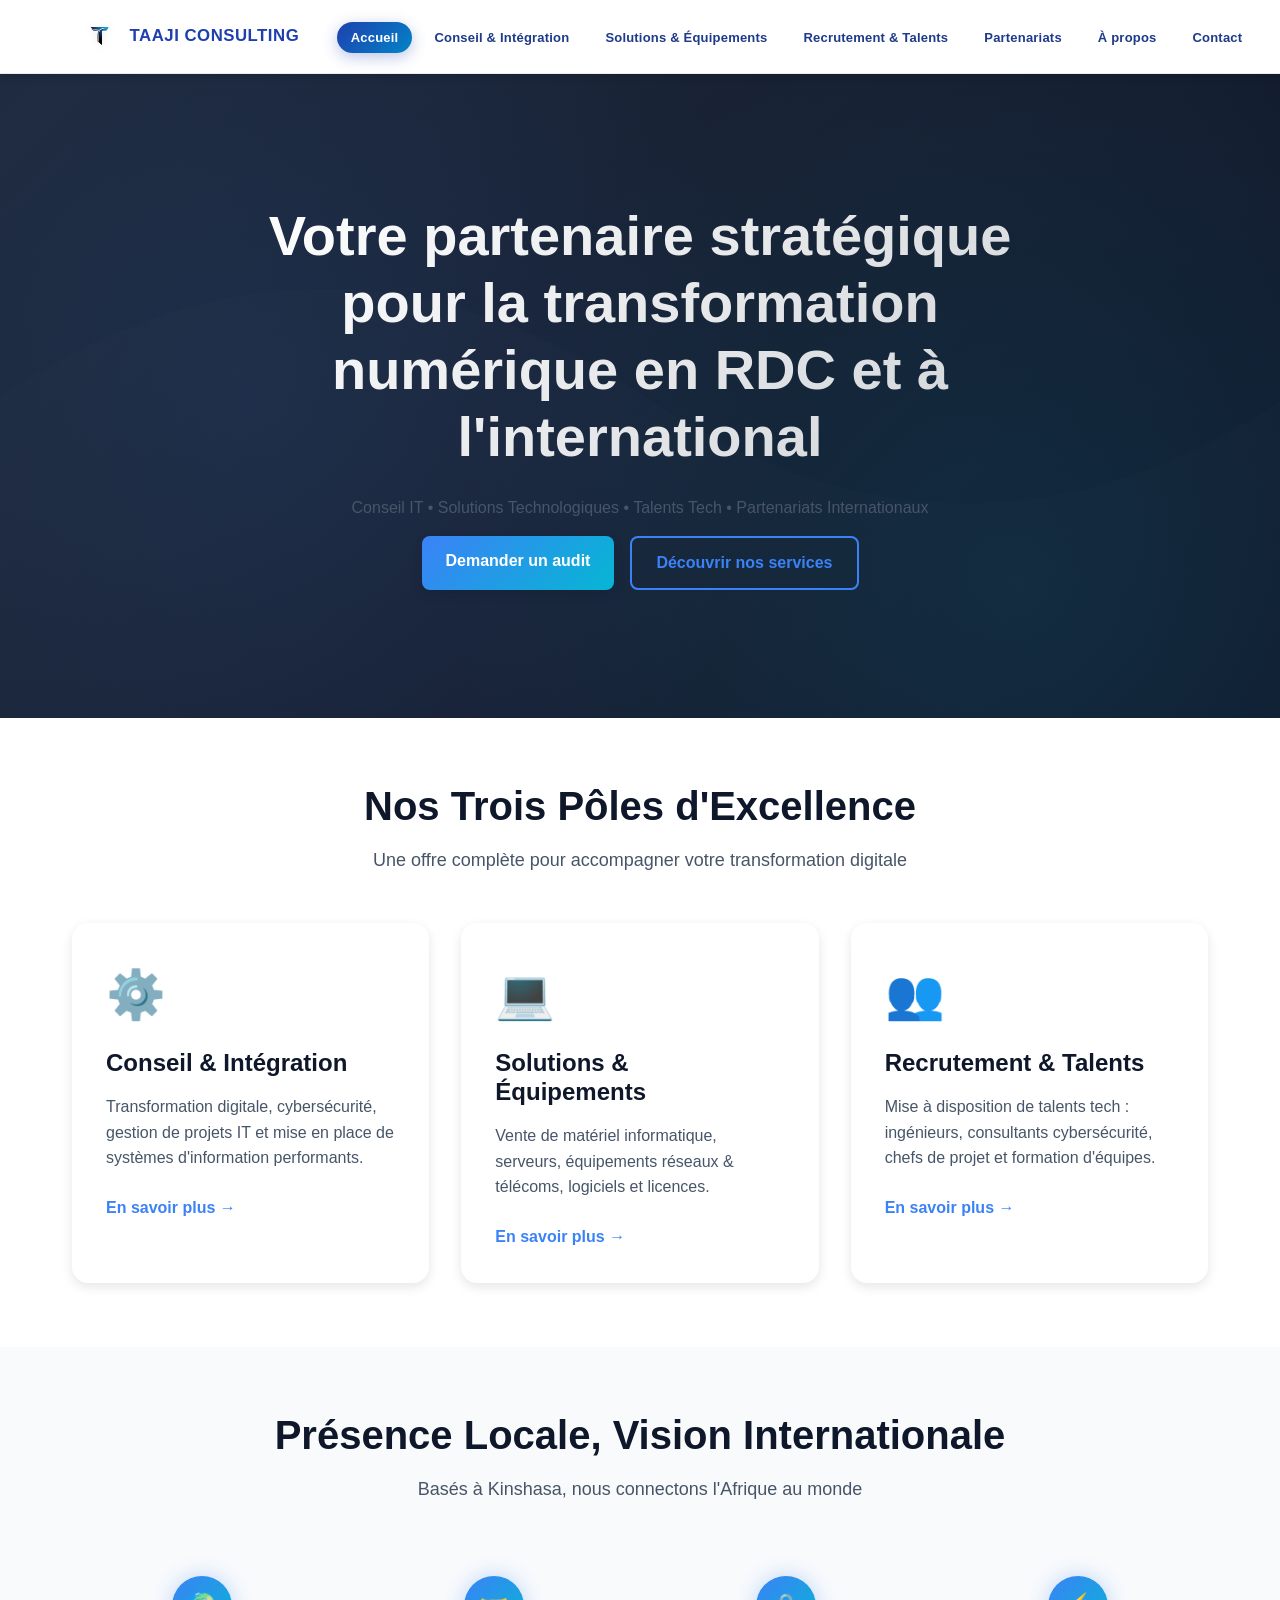
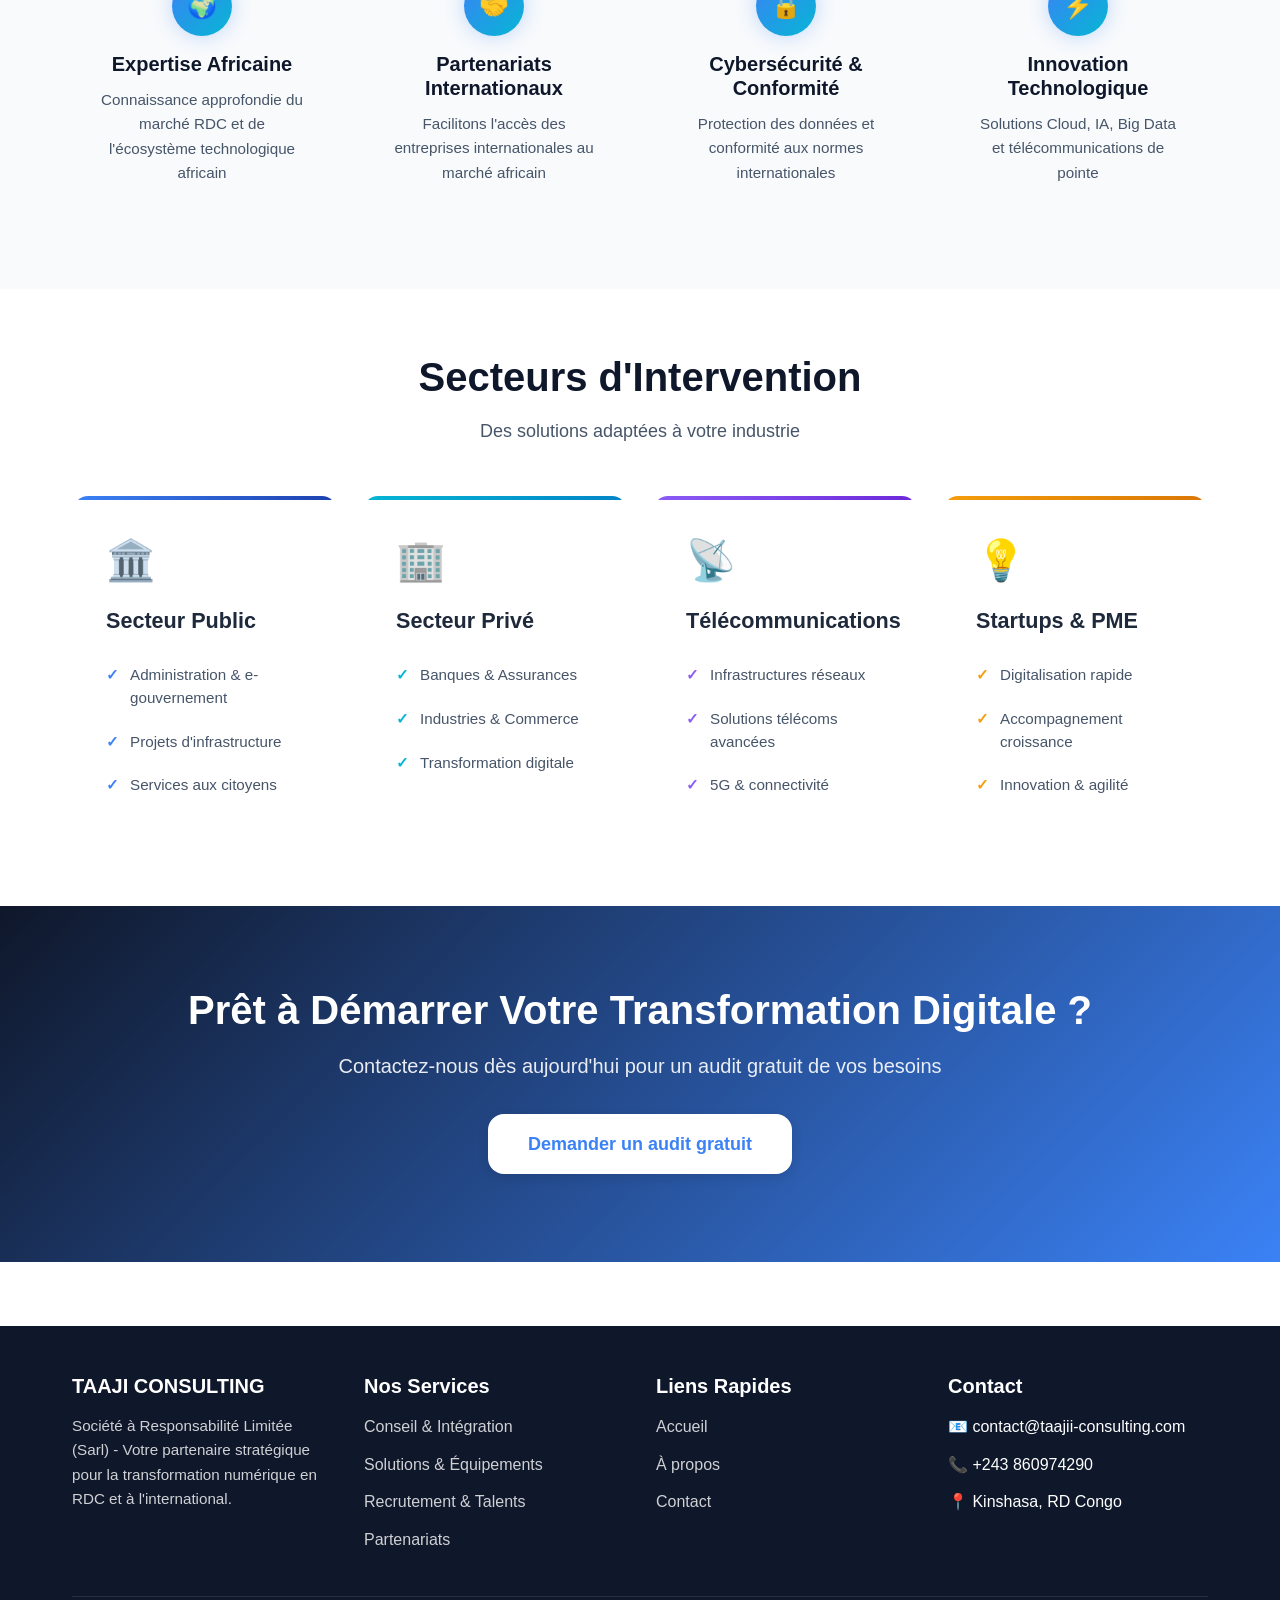
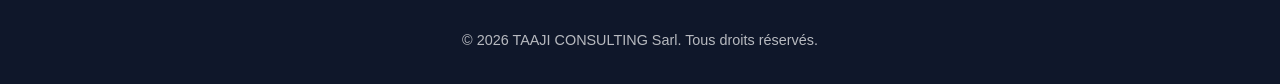
==== commit f8671b1d: "🔄 Mise à jour des coordonnées de contact - Email: contact@taajii-consulting.com (remplacé partout) -" ====
--- a/index.html
+++ b/index.html
@@ -217,8 +217,8 @@
                 <div class="footer-section">
                     <h3>Contact</h3>
                     <ul>
-                        <li>📧 contact@taajiconsulting.cd</li>
-                        <li>📞 +243 XXX XXX XXX</li>
+                        <li>📧 contact@taajii-consulting.com</li>
+                        <li>📞 +243 860974290</li>
                         <li>📍 Kinshasa, RD Congo</li>
                     </ul>
                 </div>
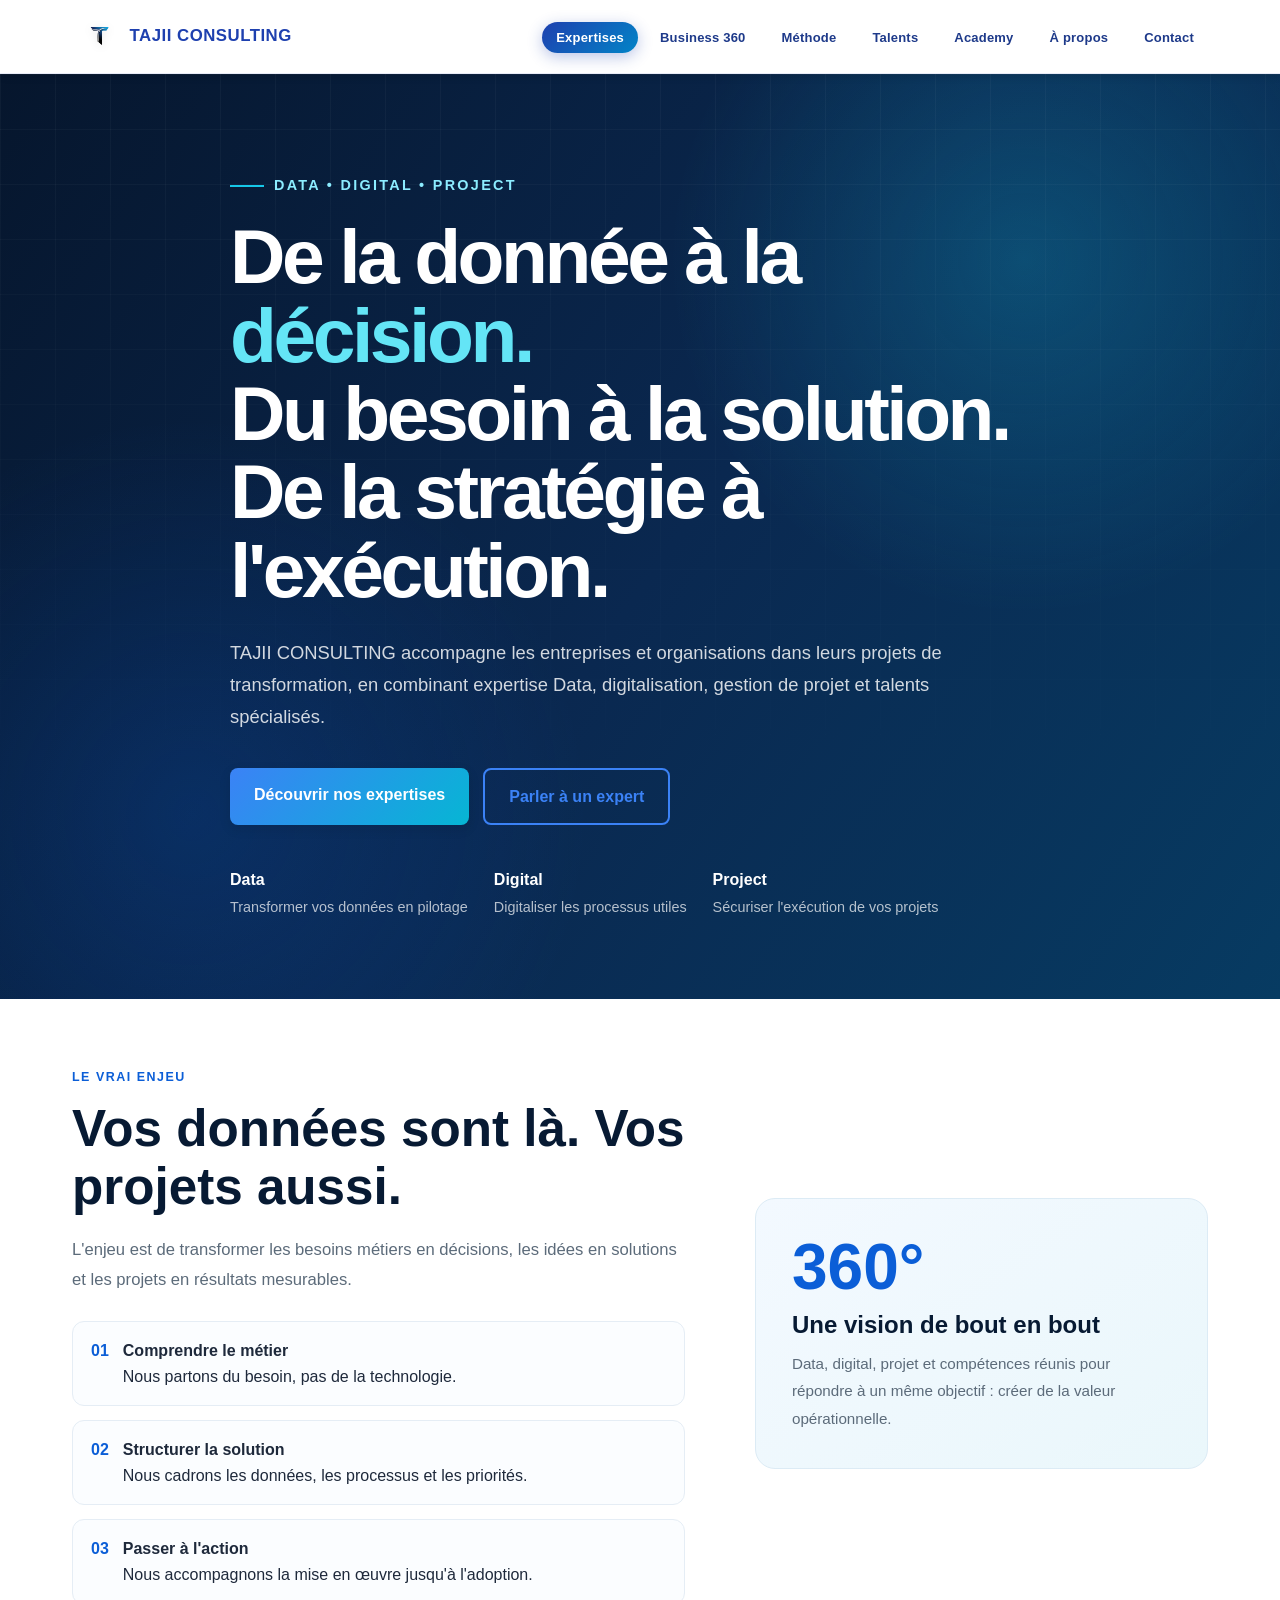
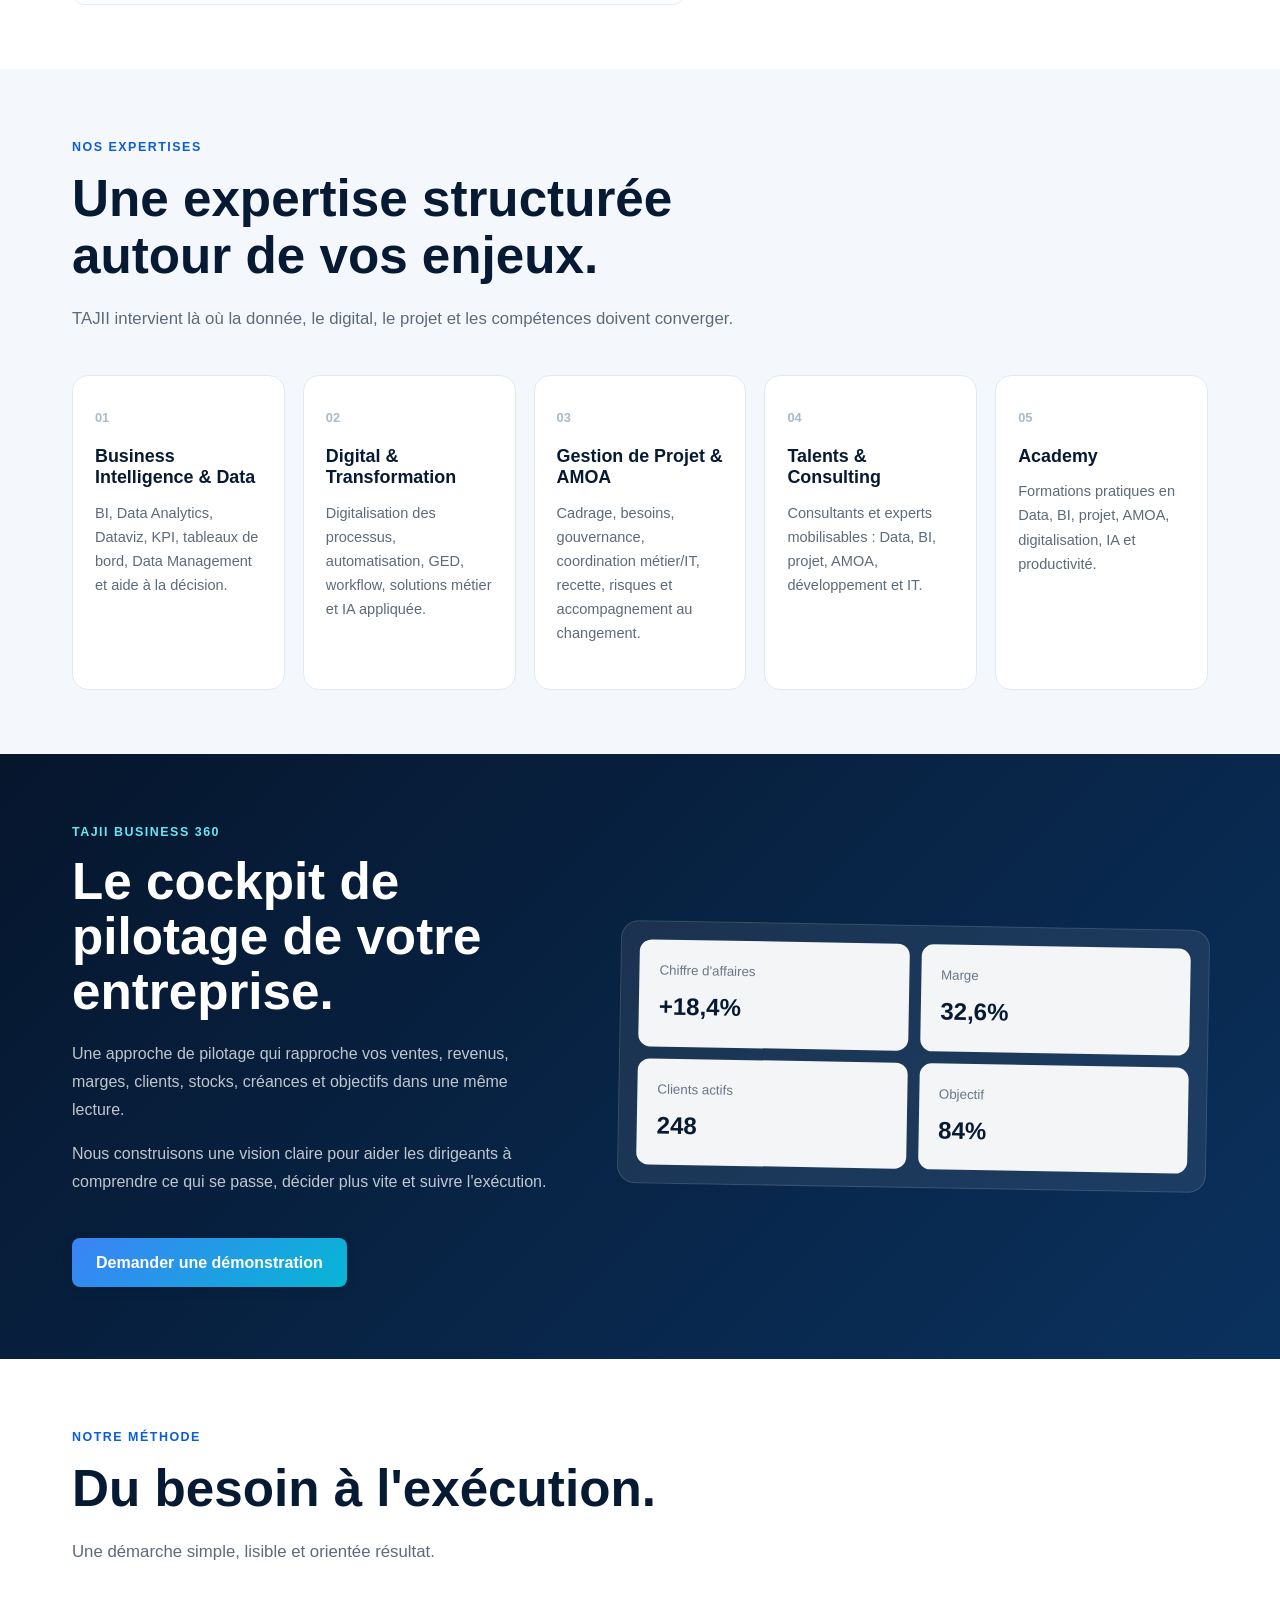
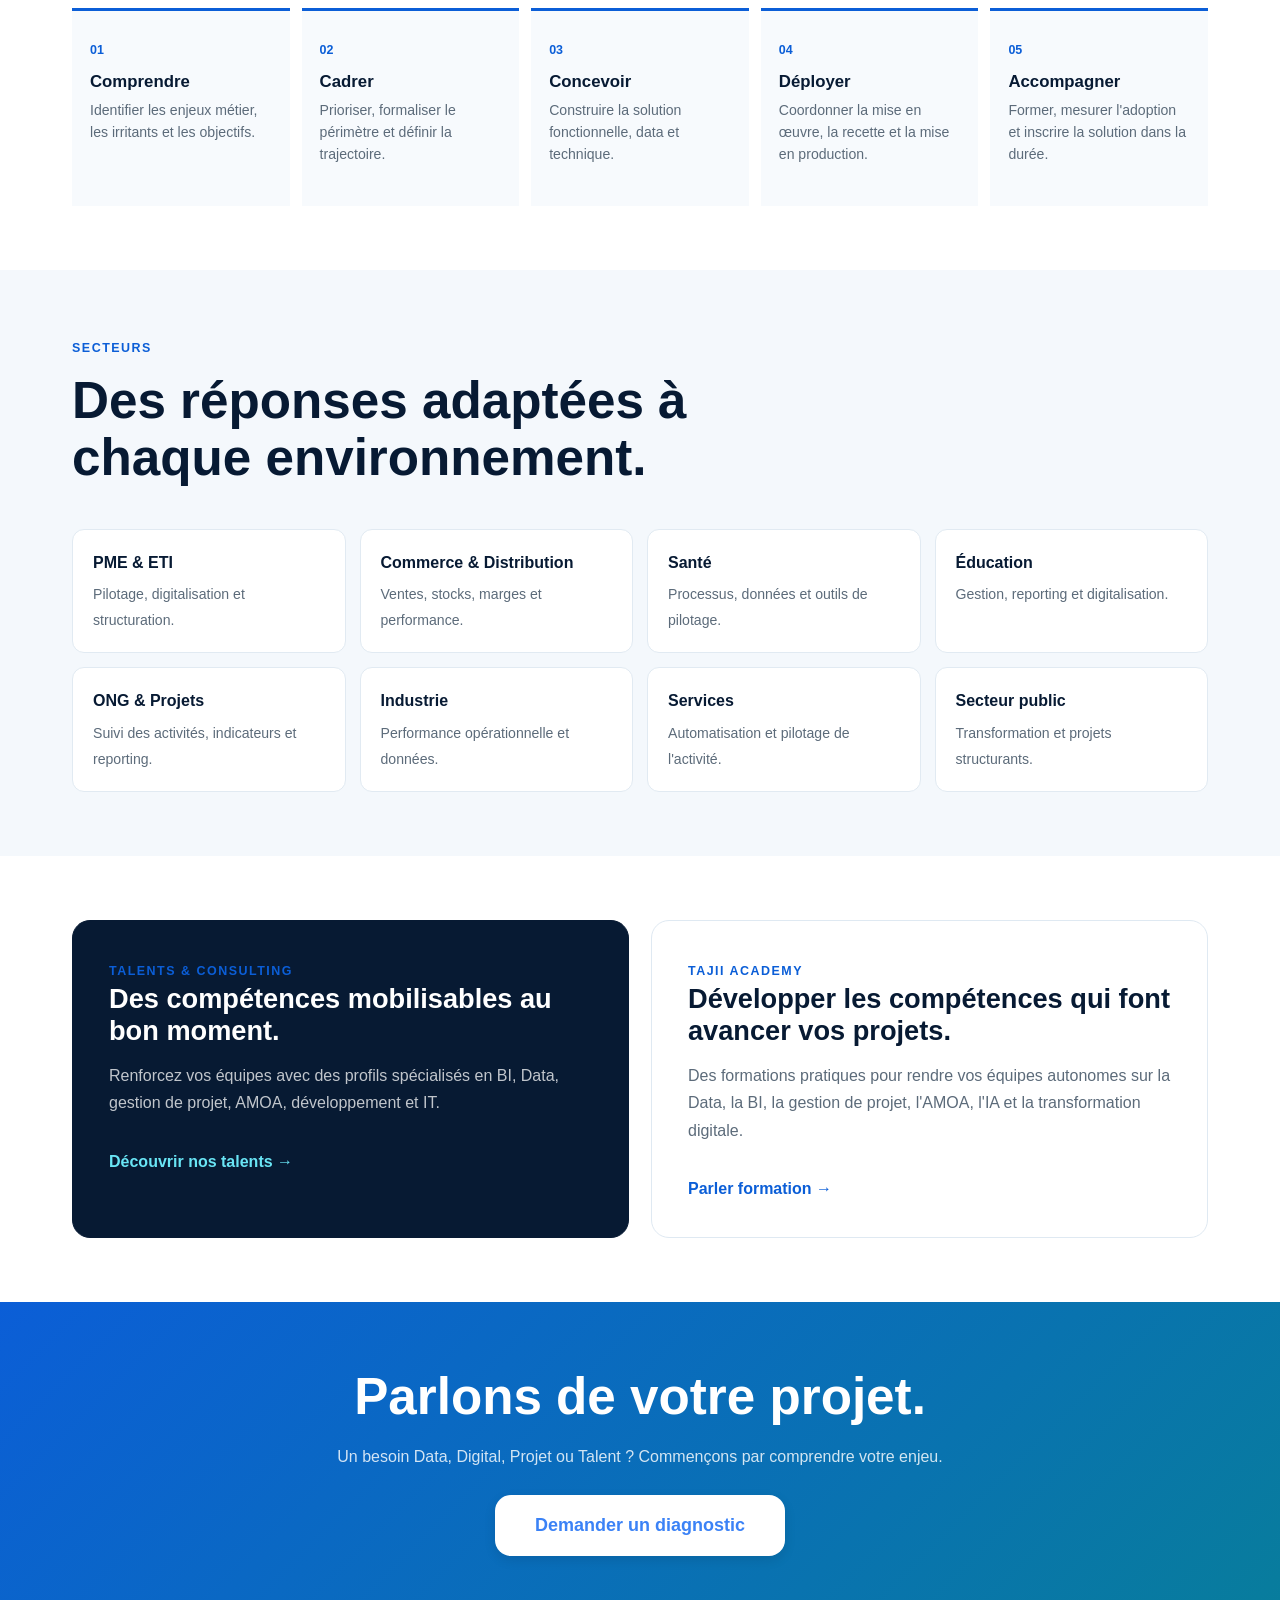
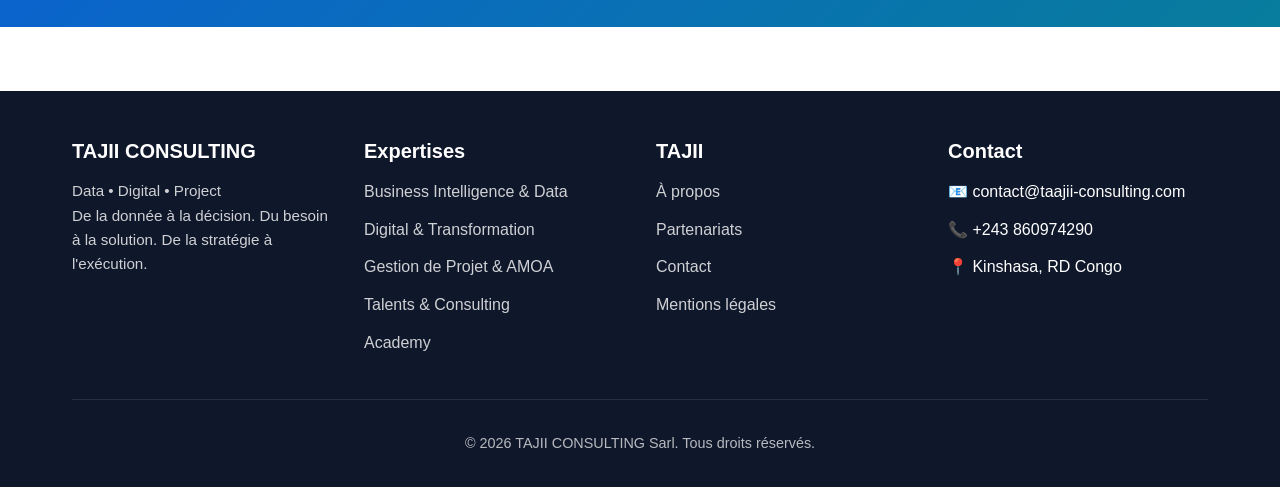
==== commit 2639b07c: "feat: redesign homepage for TAJII Consulting 2.0" ====
--- a/index.html
+++ b/index.html
@@ -1,246 +1,216 @@
 <!DOCTYPE html>
 <html lang="fr">
 <head>
-    <meta charset="UTF-8">
-    <meta name="viewport" content="width=device-width, initial-scale=1.0">
-    <meta name="description" content="TAAJI CONSULTING - Votre partenaire stratégique pour la transformation numérique en RDC et à l'international">
-    <meta name="keywords" content="transformation digitale RDC, conseil IT Kinshasa, cybersécurité, matériel informatique, recrutement tech, partenariats internationaux Afrique">
-    <meta name="author" content="TAAJI CONSULTING">
-    <title>TAAJI CONSULTING - Transformation Digitale & Solutions Technologiques en RDC</title>
-    <link rel="stylesheet" href="css/style.css">
+  <meta charset="UTF-8">
+  <meta name="viewport" content="width=device-width, initial-scale=1.0">
+  <meta name="description" content="TAJII CONSULTING accompagne les entreprises et organisations dans leurs projets Data, Digital et de transformation, de la stratégie à l'exécution.">
+  <meta name="keywords" content="Business Intelligence, Data, transformation digitale, gestion de projet, AMOA, consulting, RDC, Kinshasa, TAJII CONSULTING">
+  <meta name="author" content="TAJII CONSULTING">
+  <title>TAJII CONSULTING | Data • Digital • Project</title>
+  <link rel="stylesheet" href="css/style.css">
+  <link rel="stylesheet" href="css/homepage-2.css">
 </head>
 <body>
-    <!-- Preloader -->
-    <div id="preloader">
-        <div class="preloader-content">
-            <div class="preloader-logo">
-                <img src="images/Taji-logo-removebg-preview.png" alt="TAAJI CONSULTING Logo">
-            </div>
-            <div class="preloader-spinner">
-                <div class="spinner-ring"></div>
-                <div class="spinner-ring"></div>
-                <div class="spinner-ring"></div>
-            </div>
-        </div>
+  <header>
+    <nav class="navbar">
+      <div class="container">
+        <div class="logo">
+          <a href="index.html">
+            <img src="images/Taji-logo-removebg-preview.png" alt="TAJII CONSULTING Logo" class="logo-img">
+            <span class="logo-text">TAJII CONSULTING</span>
+          </a>
+        </div>
+        <ul class="nav-links">
+          <li><a href="#expertises" class="active">Expertises</a></li>
+          <li><a href="#business360">Business 360</a></li>
+          <li><a href="#methodologie">Méthode</a></li>
+          <li><a href="#talents">Talents</a></li>
+          <li><a href="#academy">Academy</a></li>
+          <li><a href="about.html">À propos</a></li>
+          <li><a href="contact.html">Contact</a></li>
+        </ul>
+        <div class="mobile-menu-toggle"><span></span><span></span><span></span></div>
+      </div>
+    </nav>
+  </header>
+
+  <main>
+    <section class="hero-v2">
+      <div class="container">
+        <div class="hero-v2-content">
+          <div class="hero-kicker">DATA • DIGITAL • PROJECT</div>
+          <h1>De la donnée à la <span>décision.</span><br>Du besoin à la solution.<br>De la stratégie à l'exécution.</h1>
+          <p class="hero-v2-lead">TAJII CONSULTING accompagne les entreprises et organisations dans leurs projets de transformation, en combinant expertise Data, digitalisation, gestion de projet et talents spécialisés.</p>
+          <div class="hero-v2-actions">
+            <a href="#expertises" class="btn btn-primary">Découvrir nos expertises</a>
+            <a href="contact.html" class="btn btn-secondary">Parler à un expert</a>
+          </div>
+          <div class="hero-proof">
+            <div><strong>Data</strong>Transformer vos données en pilotage</div>
+            <div><strong>Digital</strong>Digitaliser les processus utiles</div>
+            <div><strong>Project</strong>Sécuriser l'exécution de vos projets</div>
+          </div>
+        </div>
+      </div>
+    </section>
+
+    <section class="tajii-intro section">
+      <div class="container tajii-intro-grid">
+        <div>
+          <span class="tajii-eyebrow">Le vrai enjeu</span>
+          <h2>Vos données sont là. Vos projets aussi.</h2>
+          <p>L'enjeu est de transformer les besoins métiers en décisions, les idées en solutions et les projets en résultats mesurables.</p>
+          <div class="tajii-intro-points">
+            <div class="tajii-point"><span class="tajii-point-mark">01</span><div><strong>Comprendre le métier</strong><br>Nous partons du besoin, pas de la technologie.</div></div>
+            <div class="tajii-point"><span class="tajii-point-mark">02</span><div><strong>Structurer la solution</strong><br>Nous cadrons les données, les processus et les priorités.</div></div>
+            <div class="tajii-point"><span class="tajii-point-mark">03</span><div><strong>Passer à l'action</strong><br>Nous accompagnons la mise en œuvre jusqu'à l'adoption.</div></div>
+          </div>
+        </div>
+        <div class="tajii-intro-panel">
+          <div class="big-number">360°</div>
+          <h3>Une vision de bout en bout</h3>
+          <p>Data, digital, projet et compétences réunis pour répondre à un même objectif : créer de la valeur opérationnelle.</p>
+        </div>
+      </div>
+    </section>
+
+    <section id="expertises" class="tajii-expertises section">
+      <div class="container">
+        <div class="tajii-section-heading">
+          <span class="tajii-eyebrow">Nos expertises</span>
+          <h2>Une expertise structurée autour de vos enjeux.</h2>
+          <p>TAJII intervient là où la donnée, le digital, le projet et les compétences doivent converger.</p>
+        </div>
+        <div class="expertise-grid">
+          <article class="expertise-card"><span class="expertise-number">01</span><h3>Business Intelligence & Data</h3><p>BI, Data Analytics, Dataviz, KPI, tableaux de bord, Data Management et aide à la décision.</p></article>
+          <article class="expertise-card"><span class="expertise-number">02</span><h3>Digital & Transformation</h3><p>Digitalisation des processus, automatisation, GED, workflow, solutions métier et IA appliquée.</p></article>
+          <article class="expertise-card"><span class="expertise-number">03</span><h3>Gestion de Projet & AMOA</h3><p>Cadrage, besoins, gouvernance, coordination métier/IT, recette, risques et accompagnement au changement.</p></article>
+          <article class="expertise-card"><span class="expertise-number">04</span><h3>Talents & Consulting</h3><p>Consultants et experts mobilisables : Data, BI, projet, AMOA, développement et IT.</p></article>
+          <article class="expertise-card"><span class="expertise-number">05</span><h3>Academy</h3><p>Formations pratiques en Data, BI, projet, AMOA, digitalisation, IA et productivité.</p></article>
+        </div>
+      </div>
+    </section>
+
+    <section id="business360" class="business360 section">
+      <div class="container business360-grid">
+        <div>
+          <span class="tajii-eyebrow">TAJII Business 360</span>
+          <h2>Le cockpit de pilotage de votre entreprise.</h2>
+          <p>Une approche de pilotage qui rapproche vos ventes, revenus, marges, clients, stocks, créances et objectifs dans une même lecture.</p>
+          <p>Nous construisons une vision claire pour aider les dirigeants à comprendre ce qui se passe, décider plus vite et suivre l'exécution.</p>
+          <a href="contact.html" class="btn btn-primary b360-cta">Demander une démonstration</a>
+        </div>
+        <div class="b360-dashboard" aria-label="Aperçu indicatif du cockpit Business 360">
+          <div class="b360-tile"><small>Chiffre d'affaires</small><strong>+18,4%</strong></div>
+          <div class="b360-tile"><small>Marge</small><strong>32,6%</strong></div>
+          <div class="b360-tile"><small>Clients actifs</small><strong>248</strong></div>
+          <div class="b360-tile"><small>Objectif</small><strong>84%</strong></div>
+        </div>
+      </div>
+    </section>
+
+    <section id="methodologie" class="methodology section">
+      <div class="container">
+        <div class="tajii-section-heading">
+          <span class="tajii-eyebrow">Notre méthode</span>
+          <h2>Du besoin à l'exécution.</h2>
+          <p>Une démarche simple, lisible et orientée résultat.</p>
+        </div>
+        <div class="method-grid">
+          <div class="method-step"><span>01</span><h3>Comprendre</h3><p>Identifier les enjeux métier, les irritants et les objectifs.</p></div>
+          <div class="method-step"><span>02</span><h3>Cadrer</h3><p>Prioriser, formaliser le périmètre et définir la trajectoire.</p></div>
+          <div class="method-step"><span>03</span><h3>Concevoir</h3><p>Construire la solution fonctionnelle, data et technique.</p></div>
+          <div class="method-step"><span>04</span><h3>Déployer</h3><p>Coordonner la mise en œuvre, la recette et la mise en production.</p></div>
+          <div class="method-step"><span>05</span><h3>Accompagner</h3><p>Former, mesurer l'adoption et inscrire la solution dans la durée.</p></div>
+        </div>
+      </div>
+    </section>
+
+    <section class="sectors-v2 section">
+      <div class="container">
+        <div class="tajii-section-heading">
+          <span class="tajii-eyebrow">Secteurs</span>
+          <h2>Des réponses adaptées à chaque environnement.</h2>
+        </div>
+        <div class="sector-list-v2">
+          <div class="sector-pill"><strong>PME & ETI</strong><span>Pilotage, digitalisation et structuration.</span></div>
+          <div class="sector-pill"><strong>Commerce & Distribution</strong><span>Ventes, stocks, marges et performance.</span></div>
+          <div class="sector-pill"><strong>Santé</strong><span>Processus, données et outils de pilotage.</span></div>
+          <div class="sector-pill"><strong>Éducation</strong><span>Gestion, reporting et digitalisation.</span></div>
+          <div class="sector-pill"><strong>ONG & Projets</strong><span>Suivi des activités, indicateurs et reporting.</span></div>
+          <div class="sector-pill"><strong>Industrie</strong><span>Performance opérationnelle et données.</span></div>
+          <div class="sector-pill"><strong>Services</strong><span>Automatisation et pilotage de l'activité.</span></div>
+          <div class="sector-pill"><strong>Secteur public</strong><span>Transformation et projets structurants.</span></div>
+        </div>
+      </div>
+    </section>
+
+    <section id="talents" class="talents-academy section">
+      <div class="container">
+        <div class="ta-grid">
+          <article class="ta-card dark">
+            <span class="tajii-eyebrow">Talents & Consulting</span>
+            <h3>Des compétences mobilisables au bon moment.</h3>
+            <p>Renforcez vos équipes avec des profils spécialisés en BI, Data, gestion de projet, AMOA, développement et IT.</p>
+            <a href="recrutement.html" class="ta-link">Découvrir nos talents →</a>
+          </article>
+          <article id="academy" class="ta-card">
+            <span class="tajii-eyebrow">TAJII Academy</span>
+            <h3>Développer les compétences qui font avancer vos projets.</h3>
+            <p>Des formations pratiques pour rendre vos équipes autonomes sur la Data, la BI, la gestion de projet, l'AMOA, l'IA et la transformation digitale.</p>
+            <a href="contact.html" class="ta-link">Parler formation →</a>
+          </article>
+        </div>
+      </div>
+    </section>
+
+    <section class="final-cta-v2 section">
+      <div class="container">
+        <h2>Parlons de votre projet.</h2>
+        <p>Un besoin Data, Digital, Projet ou Talent ? Commençons par comprendre votre enjeu.</p>
+        <a href="contact.html" class="btn btn-large btn-white">Demander un diagnostic</a>
+      </div>
+    </section>
+  </main>
+
+  <footer class="footer">
+    <div class="container">
+      <div class="footer-content">
+        <div class="footer-section">
+          <h3>TAJII CONSULTING</h3>
+          <p>Data • Digital • Project<br>De la donnée à la décision. Du besoin à la solution. De la stratégie à l'exécution.</p>
+        </div>
+        <div class="footer-section">
+          <h3>Expertises</h3>
+          <ul>
+            <li><a href="#expertises">Business Intelligence & Data</a></li>
+            <li><a href="#expertises">Digital & Transformation</a></li>
+            <li><a href="#methodologie">Gestion de Projet & AMOA</a></li>
+            <li><a href="#talents">Talents & Consulting</a></li>
+            <li><a href="#academy">Academy</a></li>
+          </ul>
+        </div>
+        <div class="footer-section">
+          <h3>TAJII</h3>
+          <ul>
+            <li><a href="about.html">À propos</a></li>
+            <li><a href="partenariats.html">Partenariats</a></li>
+            <li><a href="contact.html">Contact</a></li>
+            <li><a href="mentions-legales.html">Mentions légales</a></li>
+          </ul>
+        </div>
+        <div class="footer-section">
+          <h3>Contact</h3>
+          <ul>
+            <li>📧 contact@taajii-consulting.com</li>
+            <li>📞 +243 860974290</li>
+            <li>📍 Kinshasa, RD Congo</li>
+          </ul>
+        </div>
+      </div>
+      <div class="footer-bottom"><p>&copy; 2026 TAJII CONSULTING Sarl. Tous droits réservés.</p></div>
     </div>
-
-    <header>
-        <nav class="navbar">
-            <div class="container">
-                <div class="logo">
-                    <a href="index.html">
-                        <img src="images/Taji-logo-removebg-preview.png" alt="TAAJI CONSULTING Logo" class="logo-img">
-                        <span class="logo-text">TAAJI CONSULTING</span>
-                    </a>
-                </div>
-                <ul class="nav-links">
-                    <li><a href="index.html" class="active">Accueil</a></li>
-                    <li><a href="services.html">Conseil & Intégration</a></li>
-                    <li><a href="solutions.html">Solutions & Équipements</a></li>
-                    <li><a href="recrutement.html">Recrutement & Talents</a></li>
-                    <li><a href="partenariats.html">Partenariats</a></li>
-                    <li><a href="about.html">À propos</a></li>
-                    <li><a href="contact.html">Contact</a></li>
-                </ul>
-                <div class="mobile-menu-toggle">
-                    <span></span>
-                    <span></span>
-                    <span></span>
-                </div>
-            </div>
-        </nav>
-    </header>
-
-    <main>
-        <!-- Hero Section -->
-        <section class="hero">
-            <div class="hero-overlay"></div>
-            <div class="container">
-                <div class="hero-content">
-                    <h2 class="hero-title">Votre partenaire stratégique pour la transformation numérique en RDC et à l'international</h2>
-                    <p class="hero-subtitle">Conseil IT • Solutions Technologiques • Talents Tech • Partenariats Internationaux</p>
-                    <div class="hero-buttons">
-                        <a href="contact.html" class="btn btn-primary">Demander un audit</a>
-                        <a href="services.html" class="btn btn-secondary">Découvrir nos services</a>
-                    </div>
-                </div>
-            </div>
-        </section>
-
-        <!-- Services Preview Section -->
-        <section class="services-preview section">
-            <div class="container">
-                <div class="section-header">
-                    <h2>Nos Trois Pôles d'Excellence</h2>
-                    <p>Une offre complète pour accompagner votre transformation digitale</p>
-                </div>
-                <div class="services-grid">
-                    <div class="service-card">
-                        <div class="service-icon">⚙️</div>
-                        <h3>Conseil & Intégration</h3>
-                        <p>Transformation digitale, cybersécurité, gestion de projets IT et mise en place de systèmes d'information performants.</p>
-                        <a href="services.html" class="service-link">En savoir plus →</a>
-                    </div>
-                    <div class="service-card">
-                        <div class="service-icon">💻</div>
-                        <h3>Solutions & Équipements</h3>
-                        <p>Vente de matériel informatique, serveurs, équipements réseaux & télécoms, logiciels et licences.</p>
-                        <a href="solutions.html" class="service-link">En savoir plus →</a>
-                    </div>
-                    <div class="service-card">
-                        <div class="service-icon">👥</div>
-                        <h3>Recrutement & Talents</h3>
-                        <p>Mise à disposition de talents tech : ingénieurs, consultants cybersécurité, chefs de projet et formation d'équipes.</p>
-                        <a href="recrutement.html" class="service-link">En savoir plus →</a>
-                    </div>
-                </div>
-            </div>
-        </section>
-
-        <!-- International Reach Section -->
-        <section class="international-section section bg-light">
-            <div class="container">
-                <div class="section-header">
-                    <h2>Présence Locale, Vision Internationale</h2>
-                    <p>Basés à Kinshasa, nous connectons l'Afrique au monde</p>
-                </div>
-                <div class="features-grid">
-                    <div class="feature-item">
-                        <div class="feature-icon">🌍</div>
-                        <h3>Expertise Africaine</h3>
-                        <p>Connaissance approfondie du marché RDC et de l'écosystème technologique africain</p>
-                    </div>
-                    <div class="feature-item">
-                        <div class="feature-icon">🤝</div>
-                        <h3>Partenariats Internationaux</h3>
-                        <p>Facilitons l'accès des entreprises internationales au marché africain</p>
-                    </div>
-                    <div class="feature-item">
-                        <div class="feature-icon">🔒</div>
-                        <h3>Cybersécurité & Conformité</h3>
-                        <p>Protection des données et conformité aux normes internationales</p>
-                    </div>
-                    <div class="feature-item">
-                        <div class="feature-icon">⚡</div>
-                        <h3>Innovation Technologique</h3>
-                        <p>Solutions Cloud, IA, Big Data et télécommunications de pointe</p>
-                    </div>
-                </div>
-            </div>
-        </section>
-
-        <!-- Sectors Section -->
-        <section class="sectors-section section">
-            <div class="container">
-                <div class="section-header">
-                    <h2>Secteurs d'Intervention</h2>
-                    <p>Des solutions adaptées à votre industrie</p>
-                </div>
-                <div class="sectors-grid">
-                    <div class="sector-card sector-public">
-                        <div class="sector-badge">🏛️</div>
-                        <h3>Secteur Public</h3>
-                        <ul class="sector-list">
-                            <li>Administration & e-gouvernement</li>
-                            <li>Projets d'infrastructure</li>
-                            <li>Services aux citoyens</li>
-                        </ul>
-                    </div>
-                    <div class="sector-card sector-private">
-                        <div class="sector-badge">🏢</div>
-                        <h3>Secteur Privé</h3>
-                        <ul class="sector-list">
-                            <li>Banques & Assurances</li>
-                            <li>Industries & Commerce</li>
-                            <li>Transformation digitale</li>
-                        </ul>
-                    </div>
-                    <div class="sector-card sector-telecom">
-                        <div class="sector-badge">📡</div>
-                        <h3>Télécommunications</h3>
-                        <ul class="sector-list">
-                            <li>Infrastructures réseaux</li>
-                            <li>Solutions télécoms avancées</li>
-                            <li>5G & connectivité</li>
-                        </ul>
-                    </div>
-                    <div class="sector-card sector-startup">
-                        <div class="sector-badge">💡</div>
-                        <h3>Startups & PME</h3>
-                        <ul class="sector-list">
-                            <li>Digitalisation rapide</li>
-                            <li>Accompagnement croissance</li>
-                            <li>Innovation & agilité</li>
-                        </ul>
-                    </div>
-                </div>
-            </div>
-        </section>
-
-        <!-- CTA Section -->
-        <section class="cta-section section">
-            <div class="container">
-                <div class="cta-content">
-                    <h2>Prêt à Démarrer Votre Transformation Digitale ?</h2>
-                    <p>Contactez-nous dès aujourd'hui pour un audit gratuit de vos besoins</p>
-                    <a href="contact.html" class="btn btn-large btn-white">Demander un audit gratuit</a>
-                </div>
-            </div>
-        </section>
-    </main>
-
-    <footer class="footer">
-        <div class="container">
-            <div class="footer-content">
-                <div class="footer-section">
-                    <h3>TAAJI CONSULTING</h3>
-                    <p>Société à Responsabilité Limitée (Sarl) - Votre partenaire stratégique pour la transformation numérique en RDC et à l'international.</p>
-                </div>
-                <div class="footer-section">
-                    <h3>Nos Services</h3>
-                    <ul>
-                        <li><a href="services.html">Conseil & Intégration</a></li>
-                        <li><a href="solutions.html">Solutions & Équipements</a></li>
-                        <li><a href="recrutement.html">Recrutement & Talents</a></li>
-                        <li><a href="partenariats.html">Partenariats</a></li>
-                    </ul>
-                </div>
-                <div class="footer-section">
-                    <h3>Liens Rapides</h3>
-                    <ul>
-                        <li><a href="index.html">Accueil</a></li>
-                        <li><a href="about.html">À propos</a></li>
-                        <li><a href="contact.html">Contact</a></li>
-                        <!-- <li><a href="mentions-legales.html">Mentions Légales</a></li> -->
-                    </ul>
-                </div>
-                <div class="footer-section">
-                    <h3>Contact</h3>
-                    <ul>
-                        <li>📧 contact@taajii-consulting.com</li>
-                        <li>📞 +243 860974290</li>
-                        <li>📍 Kinshasa, RD Congo</li>
-                    </ul>
-                </div>
-            </div>
-            <div class="footer-bottom">
-                <p>&copy; 2026 TAAJI CONSULTING Sarl. Tous droits réservés.</p>
-            </div>
-        </div>
-    </footer>
-
-    <script src="js/script.js"></script>
-    <script>
-        // Preloader
-        window.addEventListener('load', function() {
-            const preloader = document.getElementById('preloader');
-            setTimeout(function() {
-                preloader.classList.add('fade-out');
-                setTimeout(function() {
-                    preloader.style.display = 'none';
-                }, 500);
-            }, 1500); // Afficher pendant 1.5 secondes
-        });
-    </script>
+  </footer>
+  <script src="js/script.js"></script>
 </body>
-</html>
+</html>
--- a/css/homepage-2.css
+++ b/css/homepage-2.css
@@ -0,0 +1,175 @@
+/* TAJII CONSULTING 2.0 — Homepage additions */
+:root {
+  --tajii-blue: #0b5ed7;
+  --tajii-cyan: #16c7e8;
+  --tajii-dark: #071a33;
+  --tajii-muted: #5c6b7a;
+  --tajii-soft: #f4f8fc;
+}
+.hero-v2 {
+  position: relative;
+  min-height: 680px;
+  display: flex;
+  align-items: center;
+  overflow: hidden;
+  background:
+    radial-gradient(circle at 80% 20%, rgba(22,199,232,.22), transparent 28%),
+    radial-gradient(circle at 15% 80%, rgba(11,94,215,.20), transparent 30%),
+    linear-gradient(125deg, #06162d 0%, #0a2850 52%, #073b62 100%);
+}
+.hero-v2::after {
+  content: "";
+  position: absolute;
+  inset: 0;
+  background-image: linear-gradient(rgba(255,255,255,.035) 1px, transparent 1px),
+                    linear-gradient(90deg, rgba(255,255,255,.035) 1px, transparent 1px);
+  background-size: 55px 55px;
+  mask-image: linear-gradient(to bottom, black, transparent 85%);
+}
+.hero-v2 .container { position: relative; z-index: 2; }
+.hero-v2-content { max-width: 850px; padding: 95px 0 80px; }
+.hero-kicker {
+  display: inline-flex;
+  gap: 10px;
+  align-items: center;
+  color: #8cecff;
+  font-size: .9rem;
+  font-weight: 800;
+  letter-spacing: .16em;
+  margin-bottom: 20px;
+}
+.hero-kicker::before { content: ""; width: 34px; height: 2px; background: var(--tajii-cyan); }
+.hero-v2 h1 {
+  margin: 0;
+  color: #fff;
+  font-size: clamp(2.7rem, 6vw, 5.4rem);
+  line-height: 1.02;
+  letter-spacing: -.045em;
+  max-width: 820px;
+}
+.hero-v2 h1 span { color: #64e5f6; }
+.hero-v2-lead {
+  color: rgba(255,255,255,.82);
+  font-size: 1.15rem;
+  line-height: 1.75;
+  max-width: 730px;
+  margin: 28px 0 34px;
+}
+.hero-v2-actions { display: flex; flex-wrap: wrap; gap: 14px; }
+.hero-v2-actions .btn { border-radius: 8px; padding: 14px 24px; }
+.hero-proof {
+  display: flex;
+  flex-wrap: wrap;
+  gap: 26px;
+  margin-top: 42px;
+  color: rgba(255,255,255,.7);
+  font-size: .9rem;
+}
+.hero-proof strong { color: #fff; display: block; font-size: 1rem; margin-bottom: 3px; }
+.tajii-intro { background: #fff; }
+.tajii-intro-grid {
+  display: grid;
+  grid-template-columns: 1.15fr .85fr;
+  gap: 70px;
+  align-items: center;
+}
+.tajii-eyebrow {
+  color: var(--tajii-blue);
+  text-transform: uppercase;
+  letter-spacing: .12em;
+  font-size: .78rem;
+  font-weight: 800;
+}
+.tajii-intro h2, .tajii-section-heading h2 {
+  color: var(--tajii-dark);
+  font-size: clamp(2rem, 4vw, 3.2rem);
+  line-height: 1.12;
+  margin: 12px 0 20px;
+}
+.tajii-intro p { color: var(--tajii-muted); line-height: 1.8; font-size: 1.04rem; }
+.tajii-intro-points { display: grid; gap: 14px; margin-top: 26px; }
+.tajii-point {
+  display: flex; gap: 14px; align-items: flex-start;
+  padding: 16px 18px; border: 1px solid #e5edf5; border-radius: 12px; background: #fbfdff;
+}
+.tajii-point-mark { color: var(--tajii-blue); font-weight: 900; }
+.tajii-intro-panel {
+  padding: 36px; border-radius: 20px;
+  background: linear-gradient(145deg, #f3f9ff, #eaf7fb);
+  border: 1px solid #dcebf5;
+}
+.tajii-intro-panel .big-number { font-size: 4rem; font-weight: 900; color: var(--tajii-blue); line-height: 1; }
+.tajii-intro-panel h3 { color: var(--tajii-dark); margin: 12px 0 10px; }
+.tajii-intro-panel p { font-size: .95rem; margin: 0; }
+.tajii-expertises { background: var(--tajii-soft); }
+.tajii-section-heading { max-width: 760px; margin-bottom: 42px; }
+.tajii-section-heading p { color: var(--tajii-muted); line-height: 1.7; font-size: 1.05rem; }
+.expertise-grid {
+  display: grid; grid-template-columns: repeat(5, 1fr); gap: 18px;
+}
+.expertise-card {
+  background: #fff; border: 1px solid #e1eaf2; border-radius: 16px;
+  padding: 28px 22px; min-height: 255px; transition: .25s ease;
+}
+.expertise-card:hover { transform: translateY(-5px); box-shadow: 0 16px 35px rgba(7,26,51,.09); border-color: #c5dff1; }
+.expertise-number { color: #a9bacb; font-weight: 800; font-size: .8rem; }
+.expertise-card h3 { color: var(--tajii-dark); font-size: 1.12rem; margin: 16px 0 12px; }
+.expertise-card p { color: var(--tajii-muted); font-size: .91rem; line-height: 1.65; }
+.business360 {
+  background: linear-gradient(135deg, #06162d 0%, #0a315d 100%);
+  color: #fff; overflow: hidden;
+}
+.business360-grid { display: grid; grid-template-columns: .9fr 1.1fr; gap: 65px; align-items: center; }
+.business360 h2 { color: #fff; font-size: clamp(2.2rem, 4vw, 3.5rem); line-height: 1.08; margin: 10px 0 20px; }
+.business360 p { color: rgba(255,255,255,.75); line-height: 1.75; }
+.business360 .tajii-eyebrow { color: #67e6f5; }
+.b360-dashboard {
+  display: grid; grid-template-columns: repeat(2, 1fr); gap: 12px;
+  padding: 18px; background: rgba(255,255,255,.08); border: 1px solid rgba(255,255,255,.13);
+  border-radius: 18px; transform: rotate(1deg);
+}
+.b360-tile { background: rgba(255,255,255,.95); color: var(--tajii-dark); padding: 20px; border-radius: 12px; }
+.b360-tile small { color: #687789; display: block; margin-bottom: 7px; }
+.b360-tile strong { font-size: 1.5rem; }
+.b360-cta { margin-top: 26px; display: inline-block; }
+.methodology { background: #fff; }
+.method-grid { display: grid; grid-template-columns: repeat(5,1fr); gap: 12px; }
+.method-step { position: relative; padding: 25px 18px; border-top: 3px solid var(--tajii-blue); background: #f7fafd; }
+.method-step span { font-size: .78rem; font-weight: 900; color: var(--tajii-blue); }
+.method-step h3 { color: var(--tajii-dark); margin: 10px 0 8px; font-size: 1.05rem; }
+.method-step p { color: var(--tajii-muted); font-size: .88rem; line-height: 1.55; }
+.sectors-v2 { background: var(--tajii-soft); }
+.sector-list-v2 { display:grid; grid-template-columns: repeat(4,1fr); gap:14px; }
+.sector-pill { background:#fff; padding:20px; border-radius:12px; border:1px solid #e1eaf2; }
+.sector-pill strong { color:var(--tajii-dark); display:block; margin-bottom:6px; }
+.sector-pill span { color:var(--tajii-muted); font-size:.88rem; }
+.talents-academy { background:#fff; }
+.ta-grid { display:grid; grid-template-columns:1fr 1fr; gap:22px; }
+.ta-card { padding:36px; border-radius:18px; border:1px solid #dfE9f2; }
+.ta-card.dark { background:#071a33; color:#fff; border-color:#071a33; }
+.ta-card h3 { font-size:1.7rem; margin:0 0 14px; color:var(--tajii-dark); }
+.ta-card.dark h3 { color:#fff; }
+.ta-card p { color:var(--tajii-muted); line-height:1.7; }
+.ta-card.dark p { color:rgba(255,255,255,.75); }
+.ta-link { display:inline-block; margin-top:16px; font-weight:800; color:var(--tajii-blue); }
+.ta-card.dark .ta-link { color:#69e5f5; }
+.final-cta-v2 { background:linear-gradient(135deg,#0b5ed7,#087d9c); color:#fff; text-align:center; }
+.final-cta-v2 h2 { color:#fff; font-size:clamp(2rem,4vw,3.3rem); margin:0 0 15px; }
+.final-cta-v2 p { color:rgba(255,255,255,.82); max-width:650px; margin:0 auto 25px; line-height:1.7; }
+@media (max-width: 1050px) {
+  .expertise-grid { grid-template-columns: repeat(3,1fr); }
+  .method-grid { grid-template-columns: repeat(3,1fr); }
+  .sector-list-v2 { grid-template-columns: repeat(2,1fr); }
+}
+@media (max-width: 800px) {
+  .hero-v2 { min-height: 620px; }
+  .tajii-intro-grid,.business360-grid,.ta-grid { grid-template-columns:1fr; gap:35px; }
+  .expertise-grid,.method-grid { grid-template-columns:1fr 1fr; }
+}
+@media (max-width: 560px) {
+  .hero-v2-content { padding:75px 0 60px; }
+  .hero-v2 h1 { font-size:2.55rem; }
+  .hero-proof { gap:16px; }
+  .expertise-grid,.method-grid,.sector-list-v2 { grid-template-columns:1fr; }
+  .b360-dashboard { grid-template-columns:1fr; }
+}
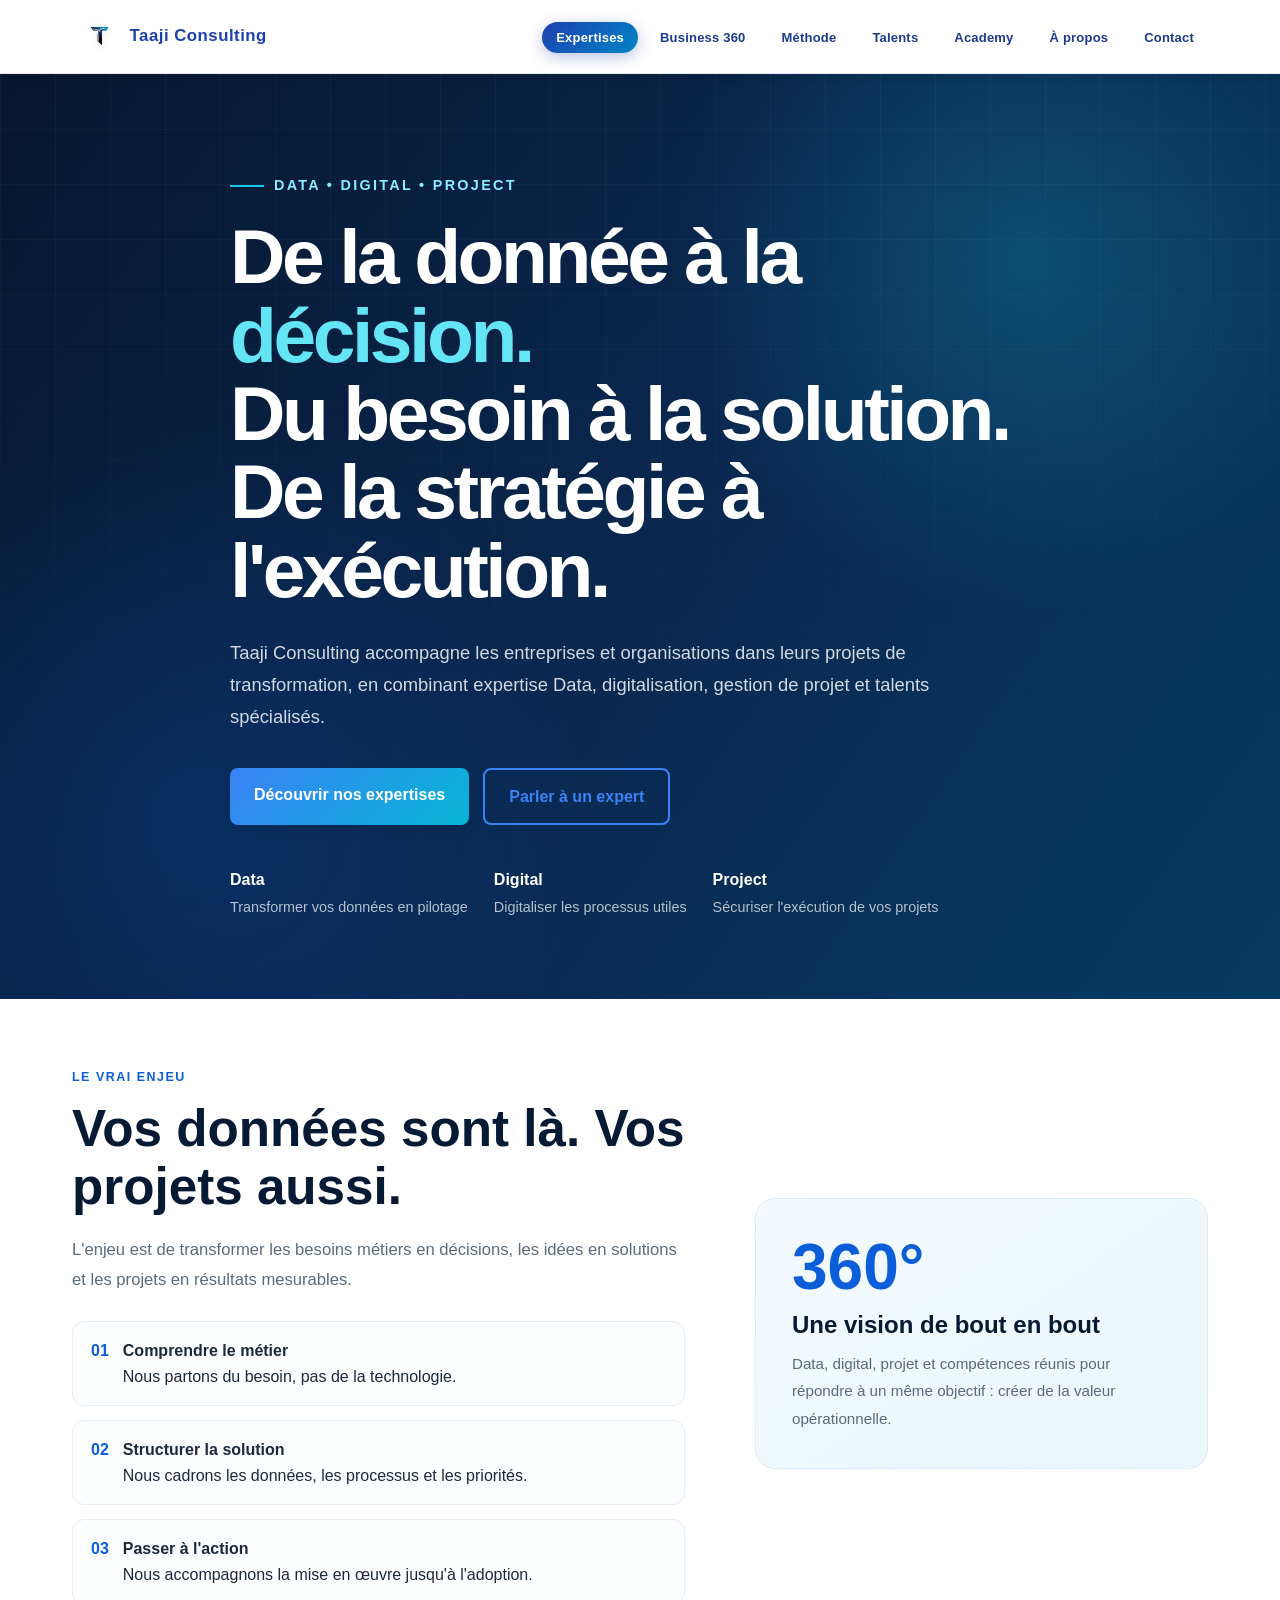
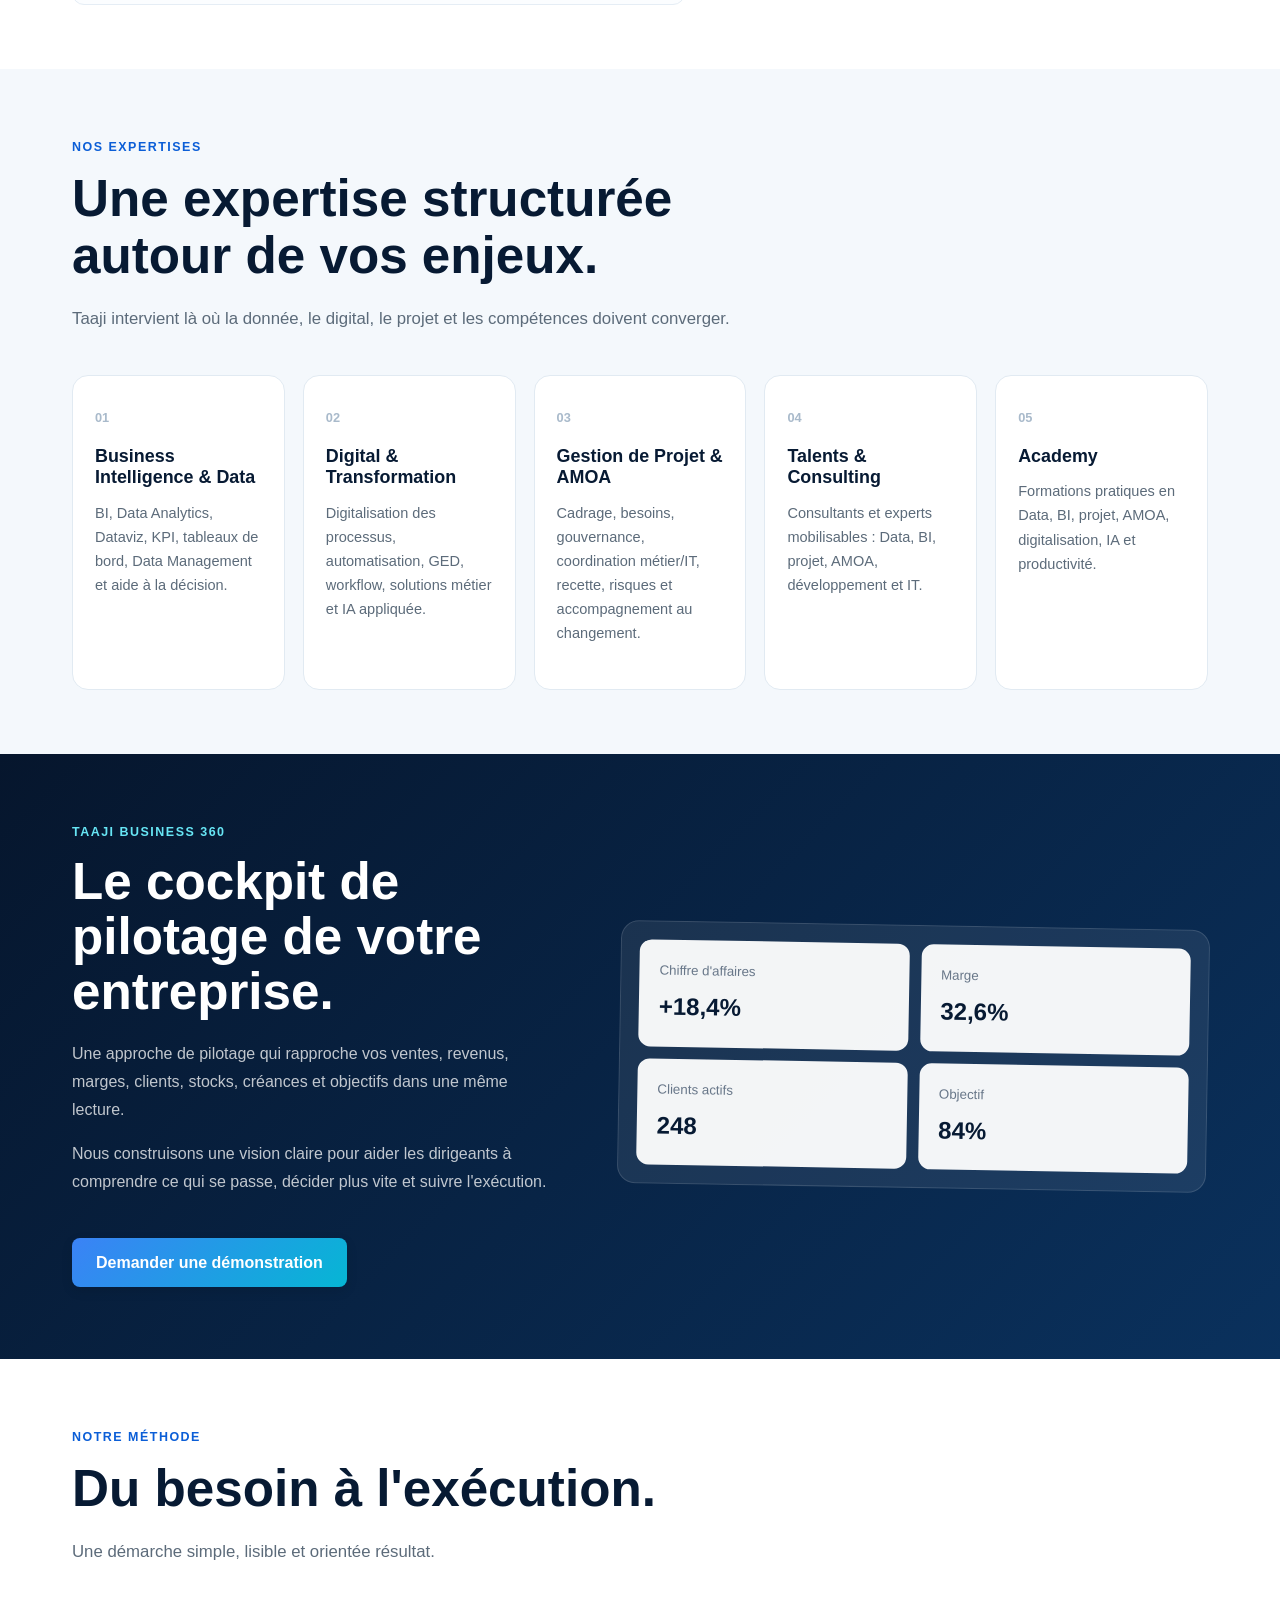
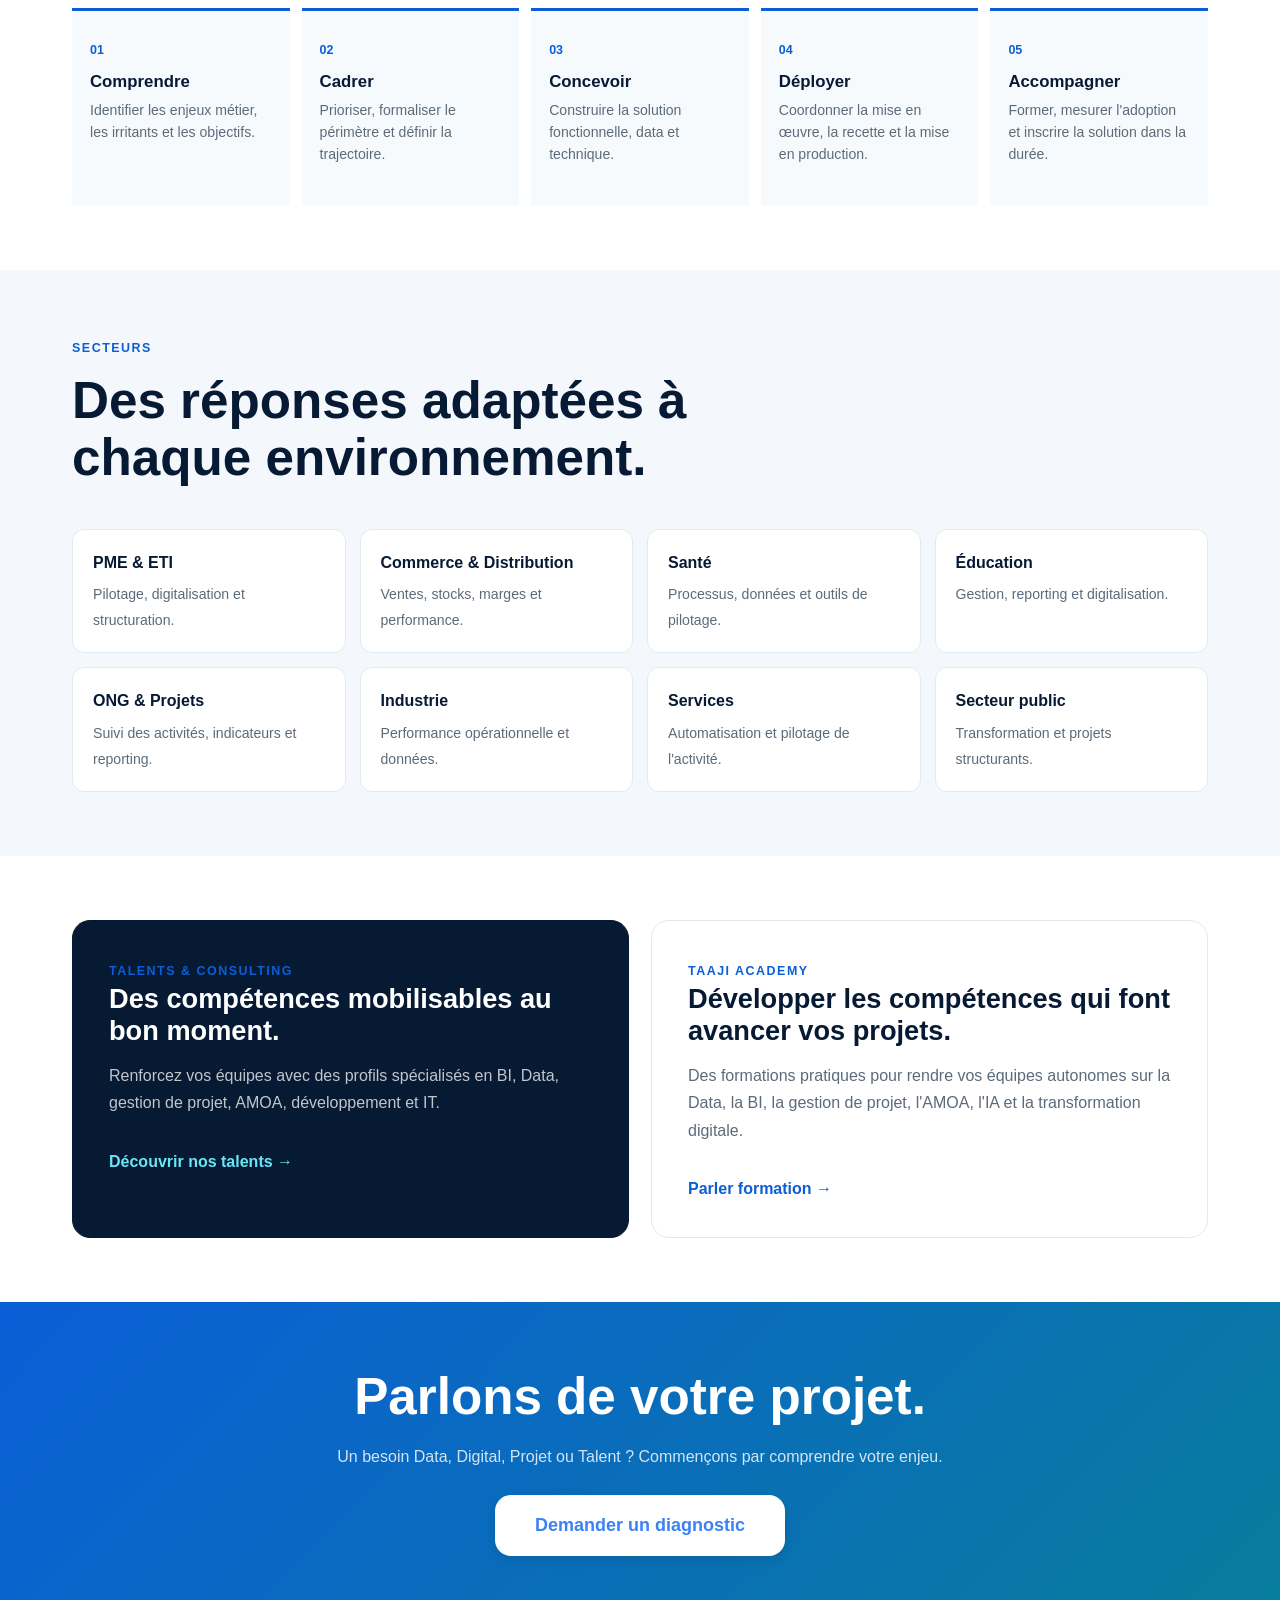
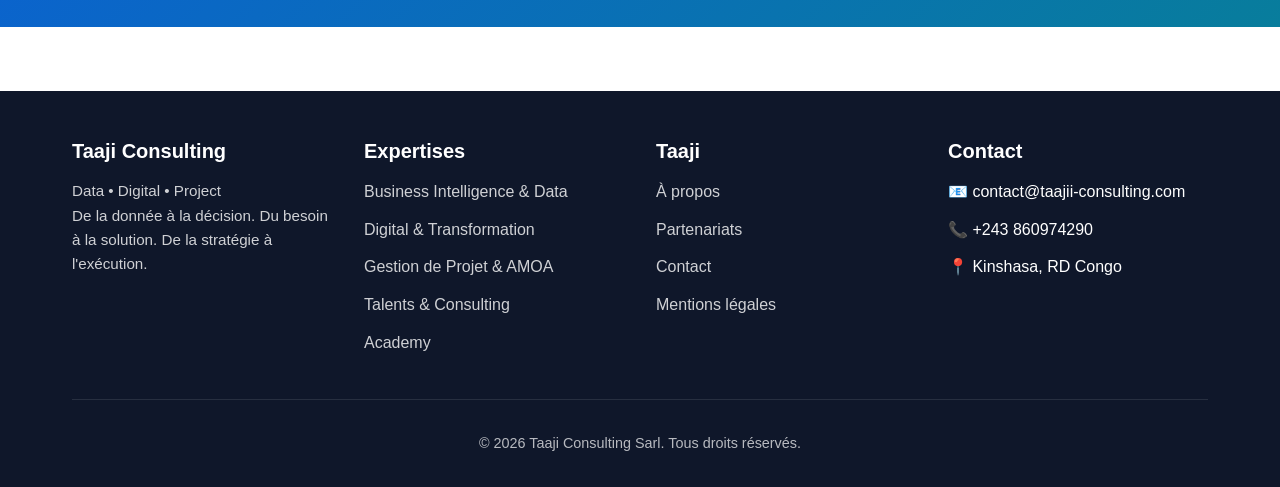
==== commit 68c77bdd: "fix: standardize Taaji Consulting branding" ====
--- a/index.html
+++ b/index.html
@@ -3,10 +3,10 @@
 <head>
   <meta charset="UTF-8">
   <meta name="viewport" content="width=device-width, initial-scale=1.0">
-  <meta name="description" content="TAJII CONSULTING accompagne les entreprises et organisations dans leurs projets Data, Digital et de transformation, de la stratégie à l'exécution.">
-  <meta name="keywords" content="Business Intelligence, Data, transformation digitale, gestion de projet, AMOA, consulting, RDC, Kinshasa, TAJII CONSULTING">
-  <meta name="author" content="TAJII CONSULTING">
-  <title>TAJII CONSULTING | Data • Digital • Project</title>
+  <meta name="description" content="Taaji Consulting accompagne les entreprises et organisations dans leurs projets Data, Digital et de transformation, de la stratégie à l'exécution.">
+  <meta name="keywords" content="Business Intelligence, Data, transformation digitale, gestion de projet, AMOA, consulting, RDC, Kinshasa, Taaji Consulting">
+  <meta name="author" content="Taaji Consulting">
+  <title>Taaji Consulting | Data • Digital • Project</title>
   <link rel="stylesheet" href="css/style.css">
   <link rel="stylesheet" href="css/homepage-2.css">
 </head>
@@ -16,11 +16,11 @@
       <div class="container">
         <div class="logo">
           <a href="index.html">
-            <img src="images/Taji-logo-removebg-preview.png" alt="TAJII CONSULTING Logo" class="logo-img">
-            <span class="logo-text">TAJII CONSULTING</span>
+            <img src="images/Taji-logo-removebg-preview.png" alt="Taaji Consulting Logo" class="logo-img">
+            <span class="logo-text">Taaji Consulting</span>
           </a>
         </div>
-        <ul class="nav-links">
+        <ul class="nav-links" id="primary-navigation">
           <li><a href="#expertises" class="active">Expertises</a></li>
           <li><a href="#business360">Business 360</a></li>
           <li><a href="#methodologie">Méthode</a></li>
@@ -29,7 +29,7 @@
           <li><a href="about.html">À propos</a></li>
           <li><a href="contact.html">Contact</a></li>
         </ul>
-        <div class="mobile-menu-toggle"><span></span><span></span><span></span></div>
+        <button class="mobile-menu-toggle" type="button" aria-label="Ouvrir le menu de navigation" aria-controls="primary-navigation" aria-expanded="false"><span></span><span></span><span></span></button>
       </div>
     </nav>
   </header>
@@ -40,7 +40,7 @@
         <div class="hero-v2-content">
           <div class="hero-kicker">DATA • DIGITAL • PROJECT</div>
           <h1>De la donnée à la <span>décision.</span><br>Du besoin à la solution.<br>De la stratégie à l'exécution.</h1>
-          <p class="hero-v2-lead">TAJII CONSULTING accompagne les entreprises et organisations dans leurs projets de transformation, en combinant expertise Data, digitalisation, gestion de projet et talents spécialisés.</p>
+          <p class="hero-v2-lead">Taaji Consulting accompagne les entreprises et organisations dans leurs projets de transformation, en combinant expertise Data, digitalisation, gestion de projet et talents spécialisés.</p>
           <div class="hero-v2-actions">
             <a href="#expertises" class="btn btn-primary">Découvrir nos expertises</a>
             <a href="contact.html" class="btn btn-secondary">Parler à un expert</a>
@@ -79,7 +79,7 @@
         <div class="tajii-section-heading">
           <span class="tajii-eyebrow">Nos expertises</span>
           <h2>Une expertise structurée autour de vos enjeux.</h2>
-          <p>TAJII intervient là où la donnée, le digital, le projet et les compétences doivent converger.</p>
+          <p>Taaji intervient là où la donnée, le digital, le projet et les compétences doivent converger.</p>
         </div>
         <div class="expertise-grid">
           <article class="expertise-card"><span class="expertise-number">01</span><h3>Business Intelligence & Data</h3><p>BI, Data Analytics, Dataviz, KPI, tableaux de bord, Data Management et aide à la décision.</p></article>
@@ -94,7 +94,7 @@
     <section id="business360" class="business360 section">
       <div class="container business360-grid">
         <div>
-          <span class="tajii-eyebrow">TAJII Business 360</span>
+          <span class="tajii-eyebrow">Taaji Business 360</span>
           <h2>Le cockpit de pilotage de votre entreprise.</h2>
           <p>Une approche de pilotage qui rapproche vos ventes, revenus, marges, clients, stocks, créances et objectifs dans une même lecture.</p>
           <p>Nous construisons une vision claire pour aider les dirigeants à comprendre ce qui se passe, décider plus vite et suivre l'exécution.</p>
@@ -155,7 +155,7 @@
             <a href="recrutement.html" class="ta-link">Découvrir nos talents →</a>
           </article>
           <article id="academy" class="ta-card">
-            <span class="tajii-eyebrow">TAJII Academy</span>
+            <span class="tajii-eyebrow">Taaji Academy</span>
             <h3>Développer les compétences qui font avancer vos projets.</h3>
             <p>Des formations pratiques pour rendre vos équipes autonomes sur la Data, la BI, la gestion de projet, l'AMOA, l'IA et la transformation digitale.</p>
             <a href="contact.html" class="ta-link">Parler formation →</a>
@@ -177,7 +177,7 @@
     <div class="container">
       <div class="footer-content">
         <div class="footer-section">
-          <h3>TAJII CONSULTING</h3>
+          <h3>Taaji Consulting</h3>
           <p>Data • Digital • Project<br>De la donnée à la décision. Du besoin à la solution. De la stratégie à l'exécution.</p>
         </div>
         <div class="footer-section">
@@ -191,7 +191,7 @@
           </ul>
         </div>
         <div class="footer-section">
-          <h3>TAJII</h3>
+          <h3>Taaji</h3>
           <ul>
             <li><a href="about.html">À propos</a></li>
             <li><a href="partenariats.html">Partenariats</a></li>
@@ -208,7 +208,7 @@
           </ul>
         </div>
       </div>
-      <div class="footer-bottom"><p>&copy; 2026 TAJII CONSULTING Sarl. Tous droits réservés.</p></div>
+      <div class="footer-bottom"><p>&copy; 2026 Taaji Consulting Sarl. Tous droits réservés.</p></div>
     </div>
   </footer>
   <script src="js/script.js"></script>
--- a/css/style.css
+++ b/css/style.css
@@ -1,5 +1,5 @@
 /* ========================================
-   TAAJI CONSULTING - MODERN IT STYLESHEET
+   Taaji Consulting - MODERN IT STYLESHEET
    ======================================== */
 
 /* ========================================
@@ -418,6 +418,9 @@
     flex-direction: column;
     gap: 4px;
     cursor: pointer;
+    padding: 0.5rem;
+    border: 0;
+    background: transparent;
 }
 
 .mobile-menu-toggle span {
--- a/css/homepage-2.css
+++ b/css/homepage-2.css
@@ -1,4 +1,4 @@
-/* TAJII CONSULTING 2.0 — Homepage additions */
+/* Taaji Consulting 2.0 — Homepage additions */
 :root {
   --tajii-blue: #0b5ed7;
   --tajii-cyan: #16c7e8;
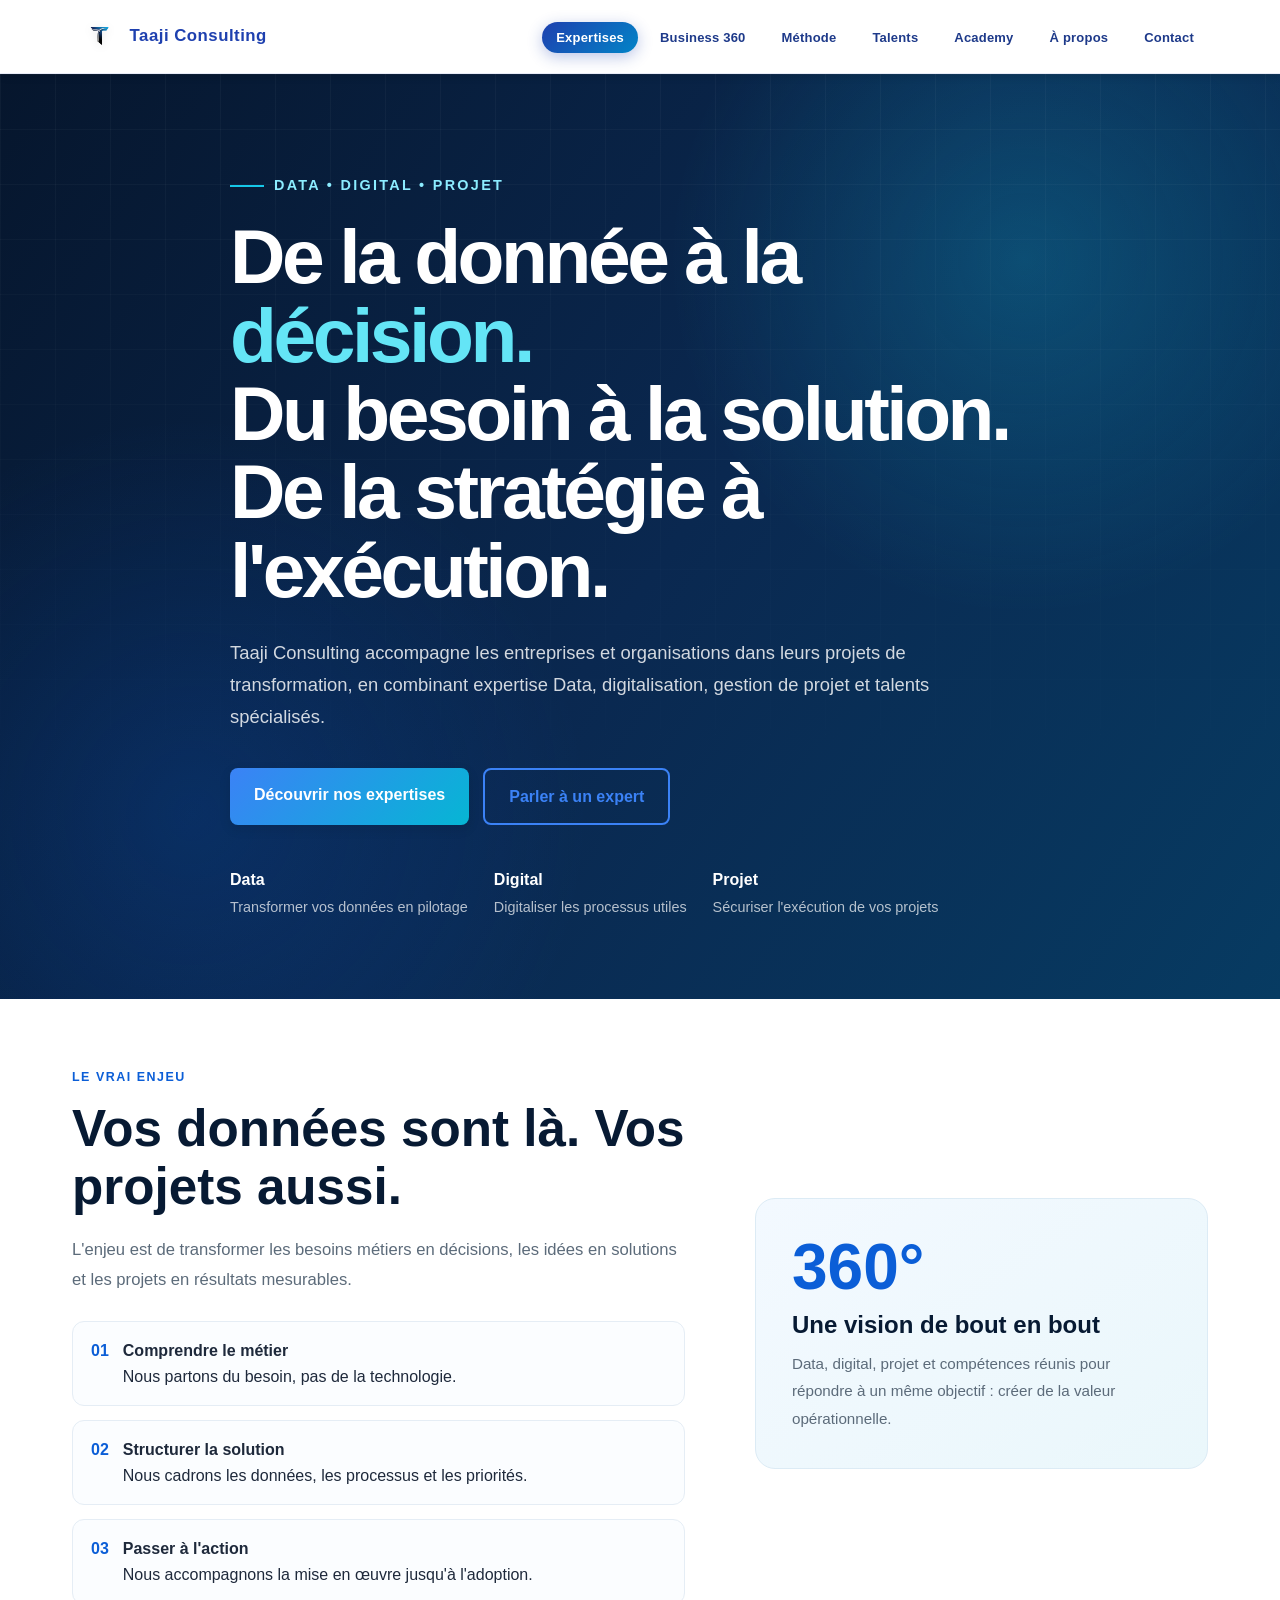
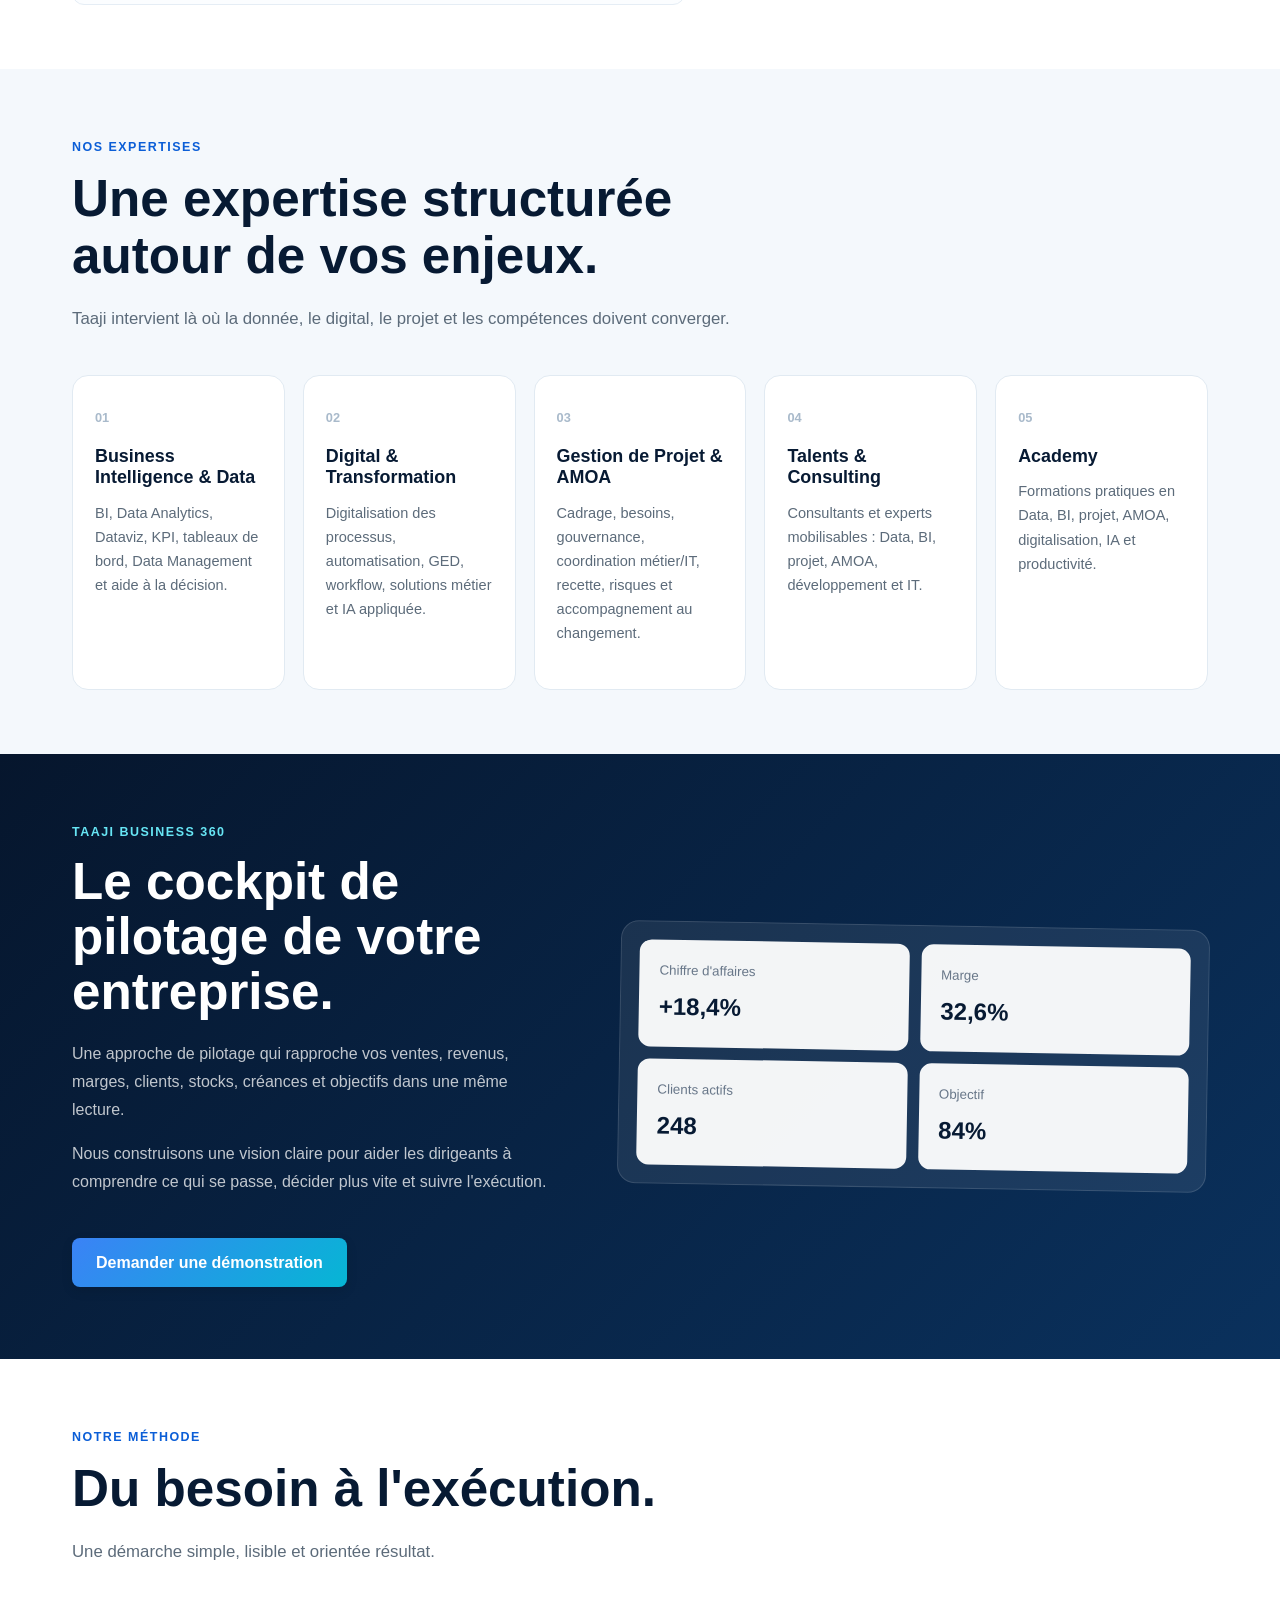
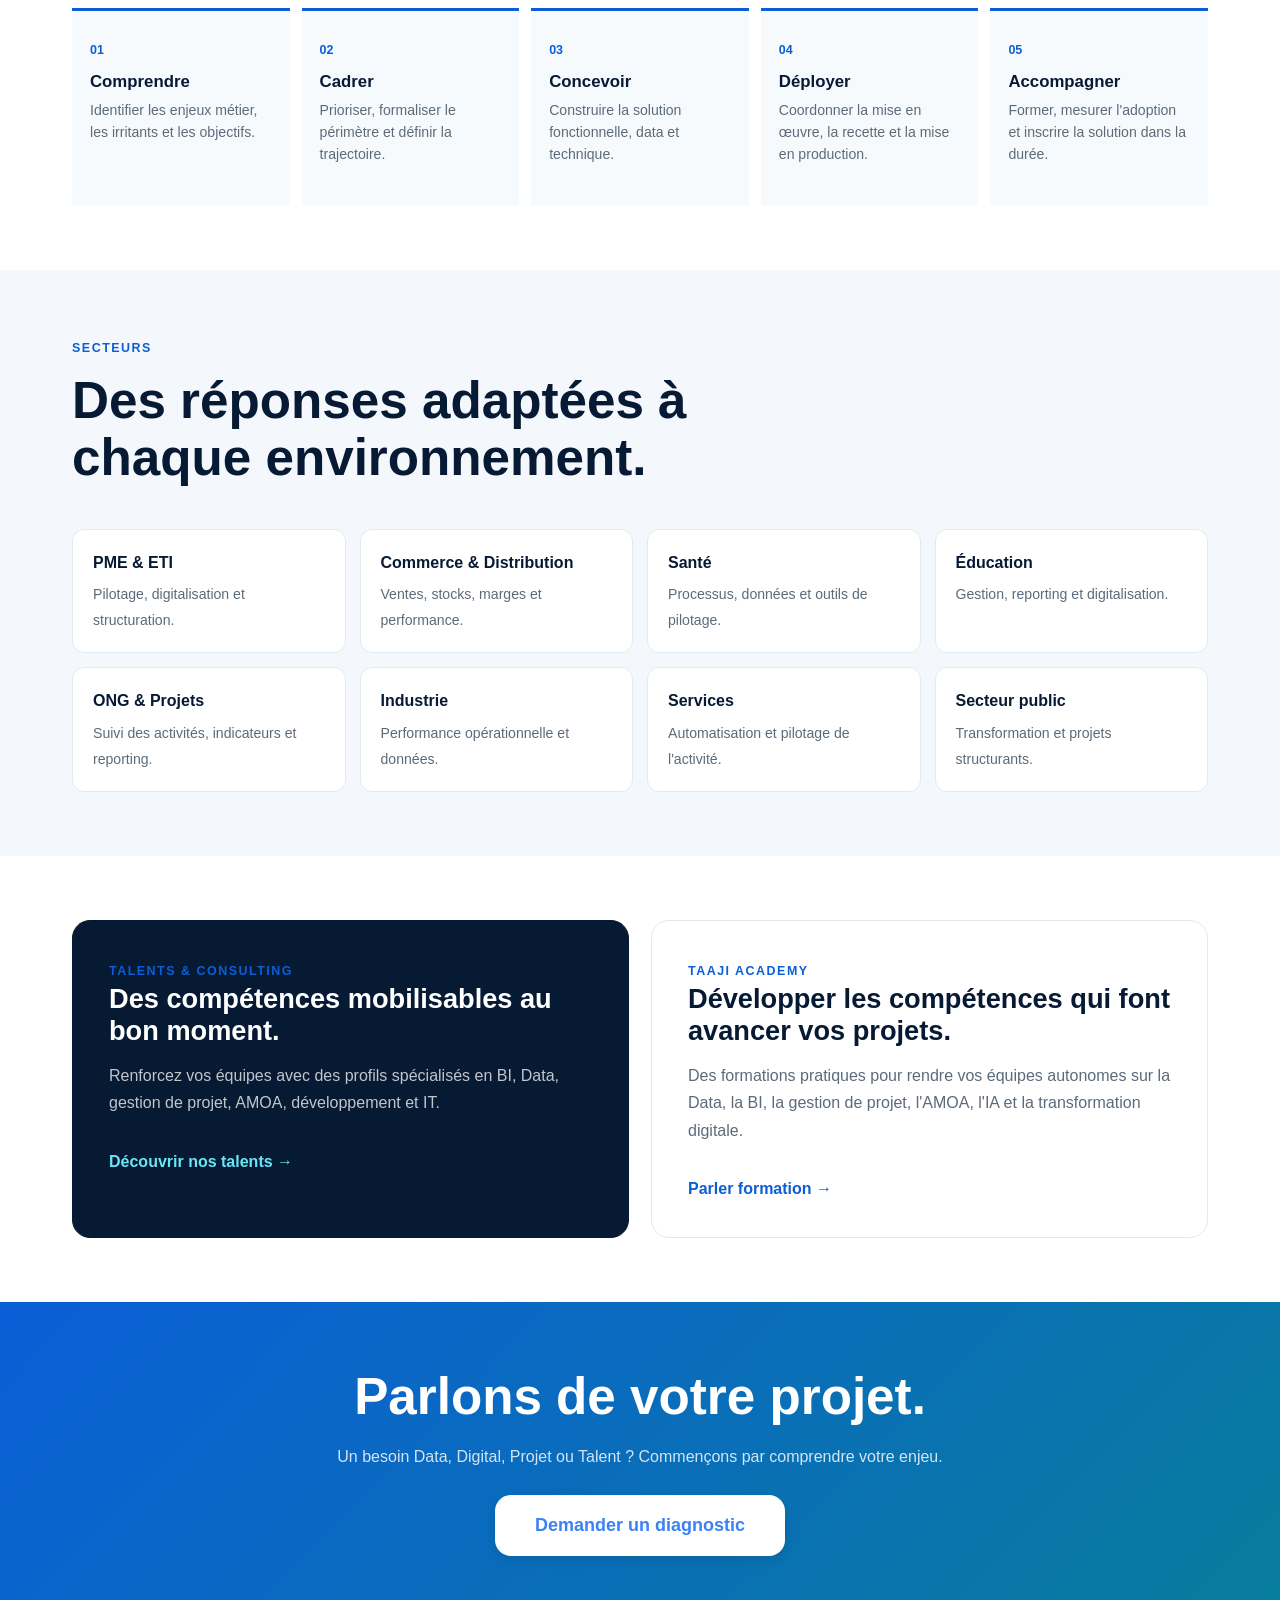
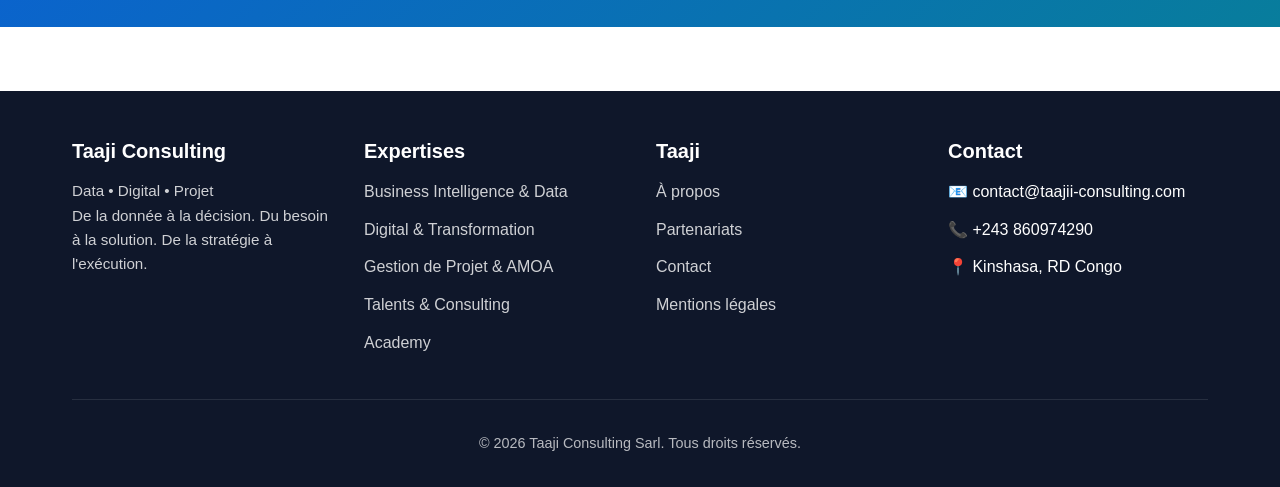
==== commit d21b35a9: "fix: use French project terminology" ====
--- a/index.html
+++ b/index.html
@@ -6,7 +6,7 @@
   <meta name="description" content="Taaji Consulting accompagne les entreprises et organisations dans leurs projets Data, Digital et de transformation, de la stratégie à l'exécution.">
   <meta name="keywords" content="Business Intelligence, Data, transformation digitale, gestion de projet, AMOA, consulting, RDC, Kinshasa, Taaji Consulting">
   <meta name="author" content="Taaji Consulting">
-  <title>Taaji Consulting | Data • Digital • Project</title>
+  <title>Taaji Consulting | Data • Digital • Projet</title>
   <link rel="stylesheet" href="css/style.css">
   <link rel="stylesheet" href="css/homepage-2.css">
 </head>
@@ -38,7 +38,7 @@
     <section class="hero-v2">
       <div class="container">
         <div class="hero-v2-content">
-          <div class="hero-kicker">DATA • DIGITAL • PROJECT</div>
+          <div class="hero-kicker">DATA • DIGITAL • PROJET</div>
           <h1>De la donnée à la <span>décision.</span><br>Du besoin à la solution.<br>De la stratégie à l'exécution.</h1>
           <p class="hero-v2-lead">Taaji Consulting accompagne les entreprises et organisations dans leurs projets de transformation, en combinant expertise Data, digitalisation, gestion de projet et talents spécialisés.</p>
           <div class="hero-v2-actions">
@@ -48,7 +48,7 @@
           <div class="hero-proof">
             <div><strong>Data</strong>Transformer vos données en pilotage</div>
             <div><strong>Digital</strong>Digitaliser les processus utiles</div>
-            <div><strong>Project</strong>Sécuriser l'exécution de vos projets</div>
+            <div><strong>Projet</strong>Sécuriser l'exécution de vos projets</div>
           </div>
         </div>
       </div>
@@ -178,7 +178,7 @@
       <div class="footer-content">
         <div class="footer-section">
           <h3>Taaji Consulting</h3>
-          <p>Data • Digital • Project<br>De la donnée à la décision. Du besoin à la solution. De la stratégie à l'exécution.</p>
+          <p>Data • Digital • Projet<br>De la donnée à la décision. Du besoin à la solution. De la stratégie à l'exécution.</p>
         </div>
         <div class="footer-section">
           <h3>Expertises</h3>
--- a/css/style.css
+++ b/css/style.css
@@ -2502,6 +2502,31 @@
    RESPONSIVE DESIGN
    ======================================== */
 
+/* Navigation compacte sur tablette pour préserver l'accès à toutes les rubriques. */
+@media (max-width: 1050px) {
+    .nav-links {
+        position: fixed;
+        top: 70px;
+        left: -100%;
+        width: 100%;
+        height: calc(100vh - 70px);
+        background-color: var(--bg-white);
+        flex-direction: column;
+        padding: 2rem;
+        box-shadow: var(--shadow-lg);
+        transition: var(--transition-normal);
+        gap: 1rem;
+    }
+
+    .nav-links.active {
+        left: 0;
+    }
+
+    .mobile-menu-toggle {
+        display: flex;
+    }
+}
+
 @media (max-width: 768px) {
     .container {
         padding: 0 1rem;
